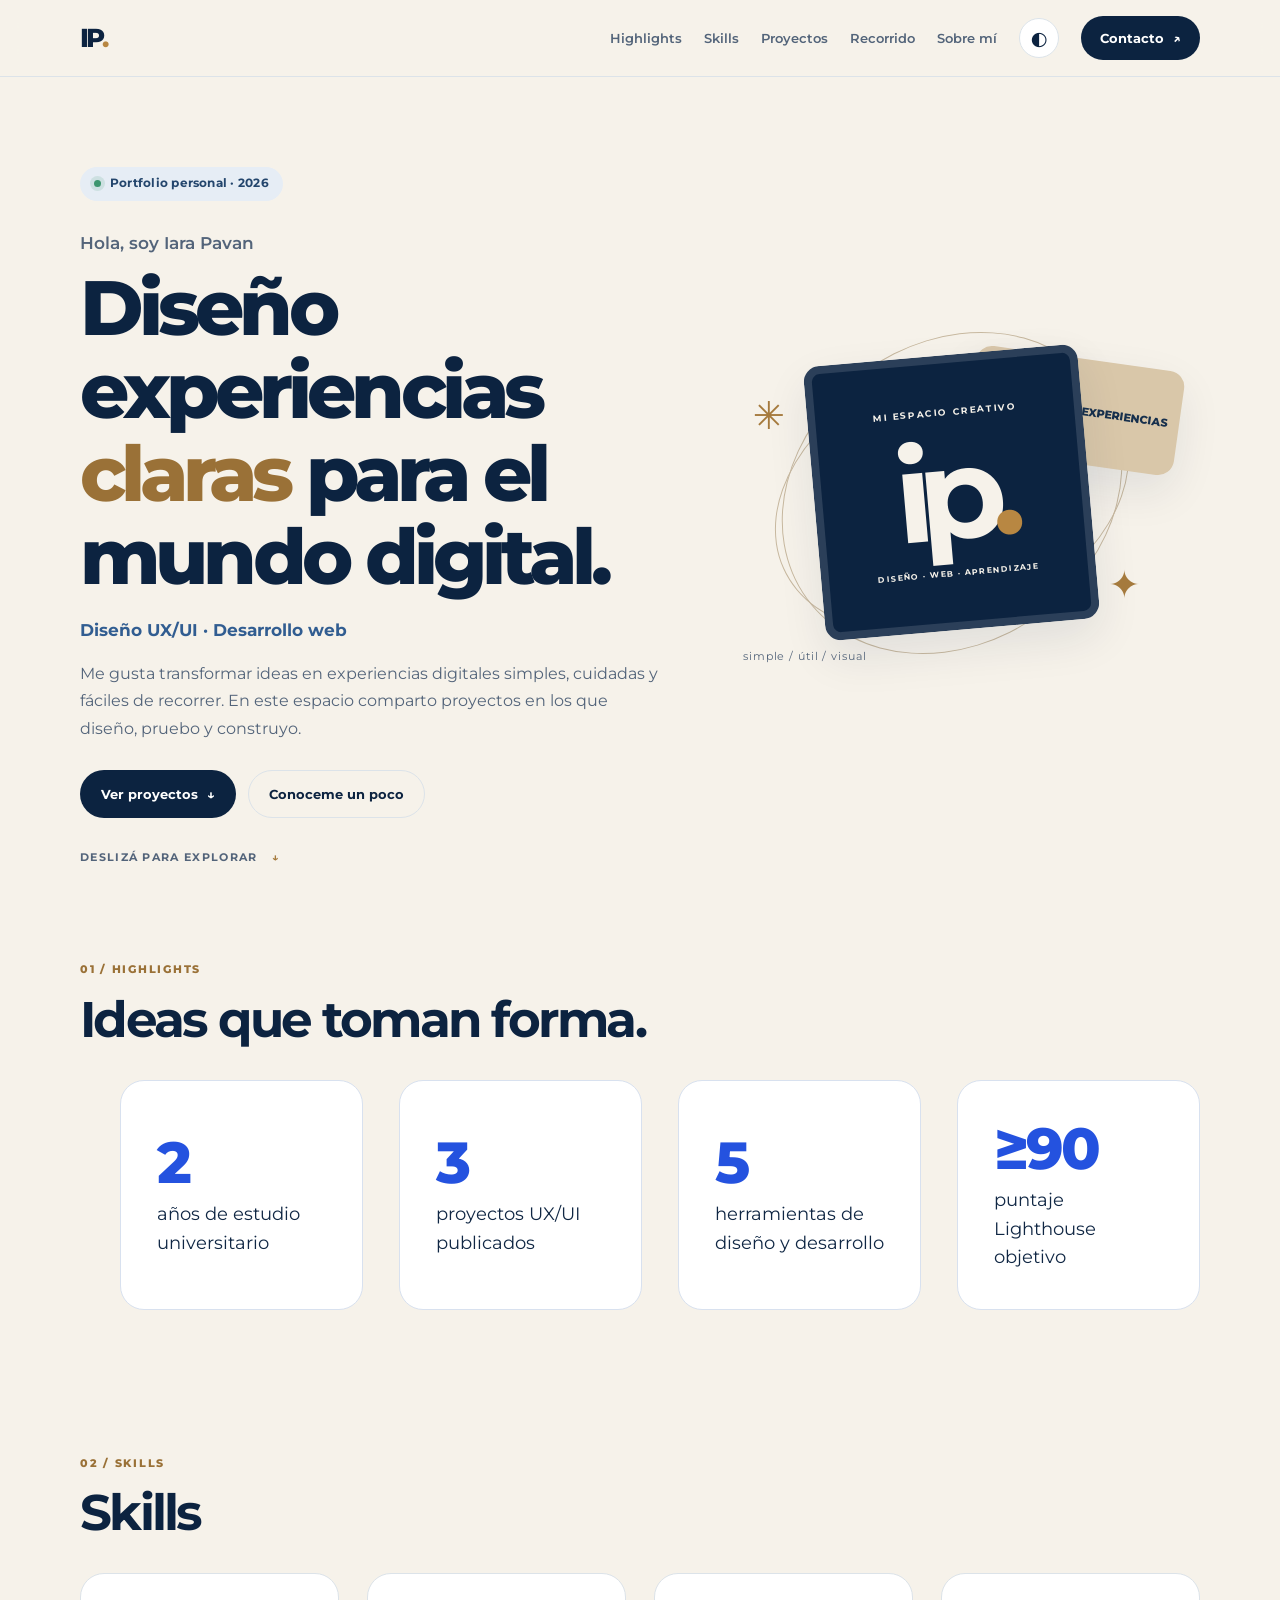
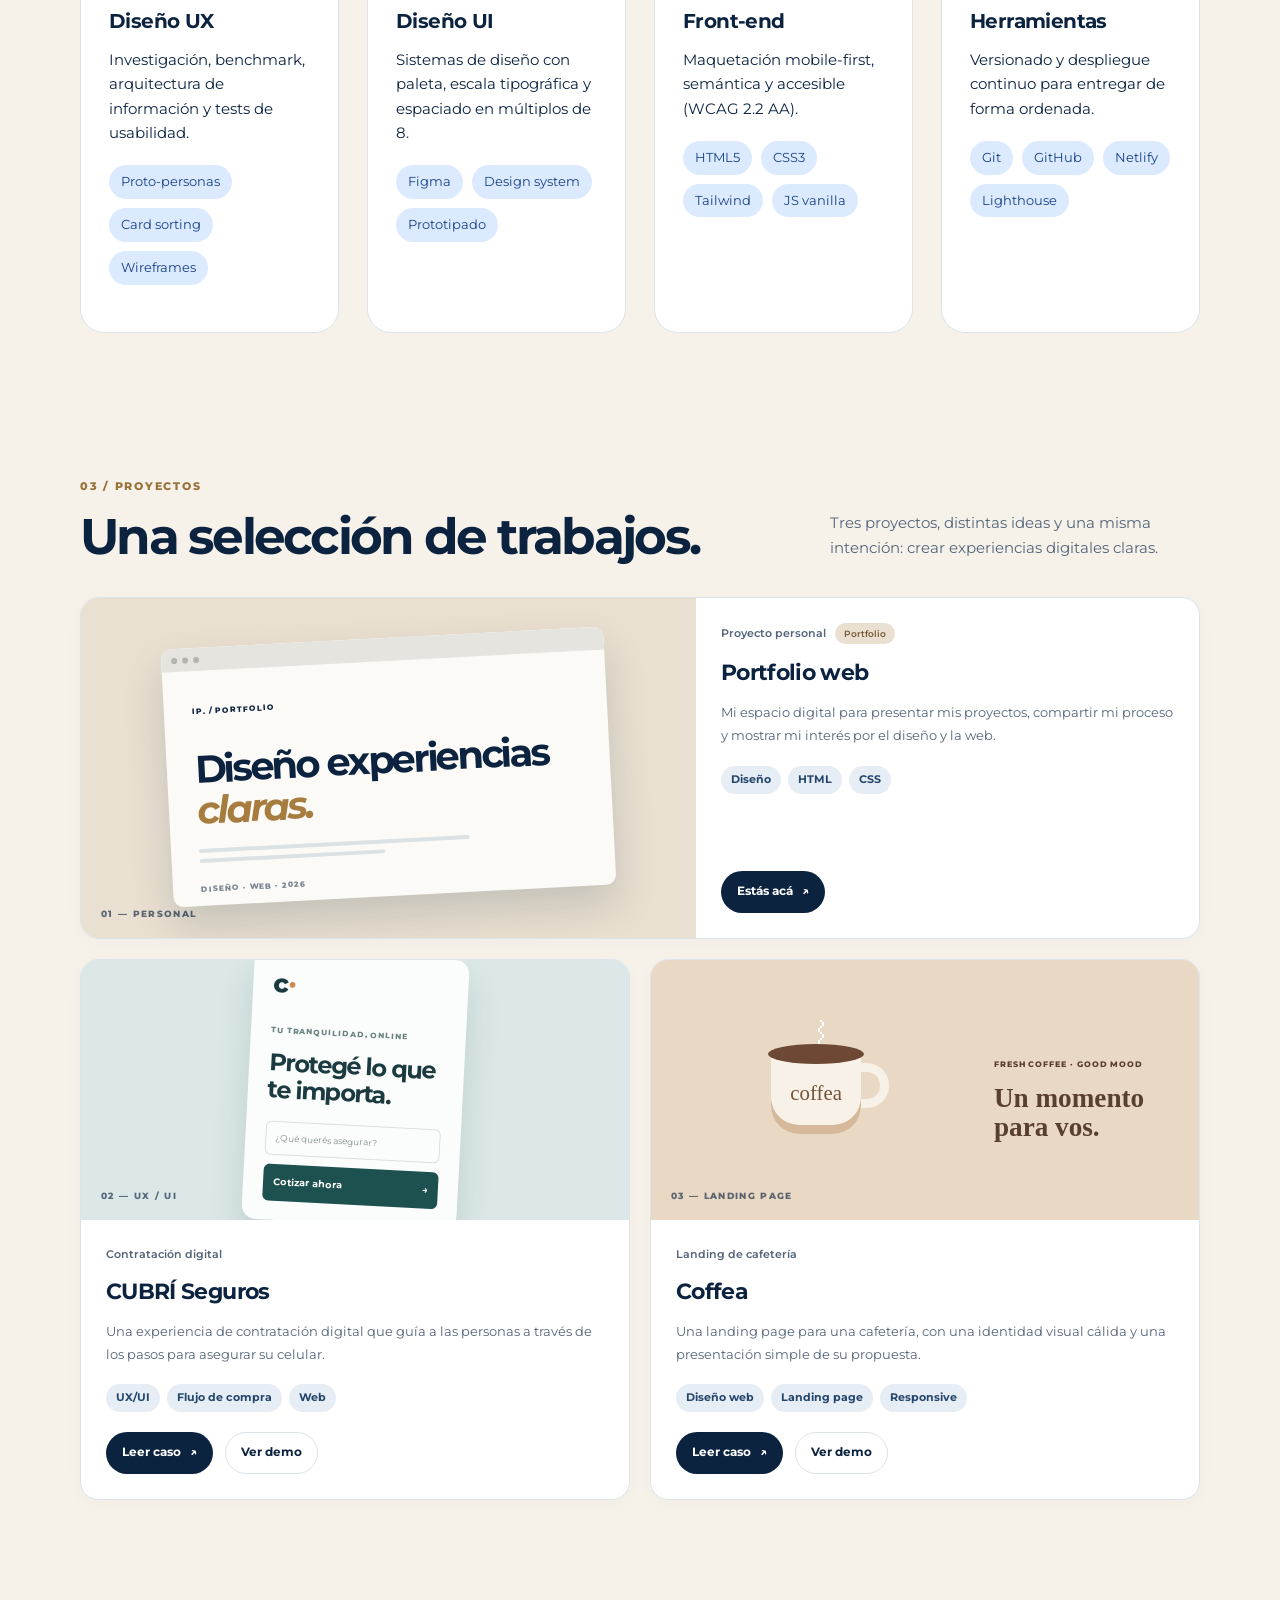
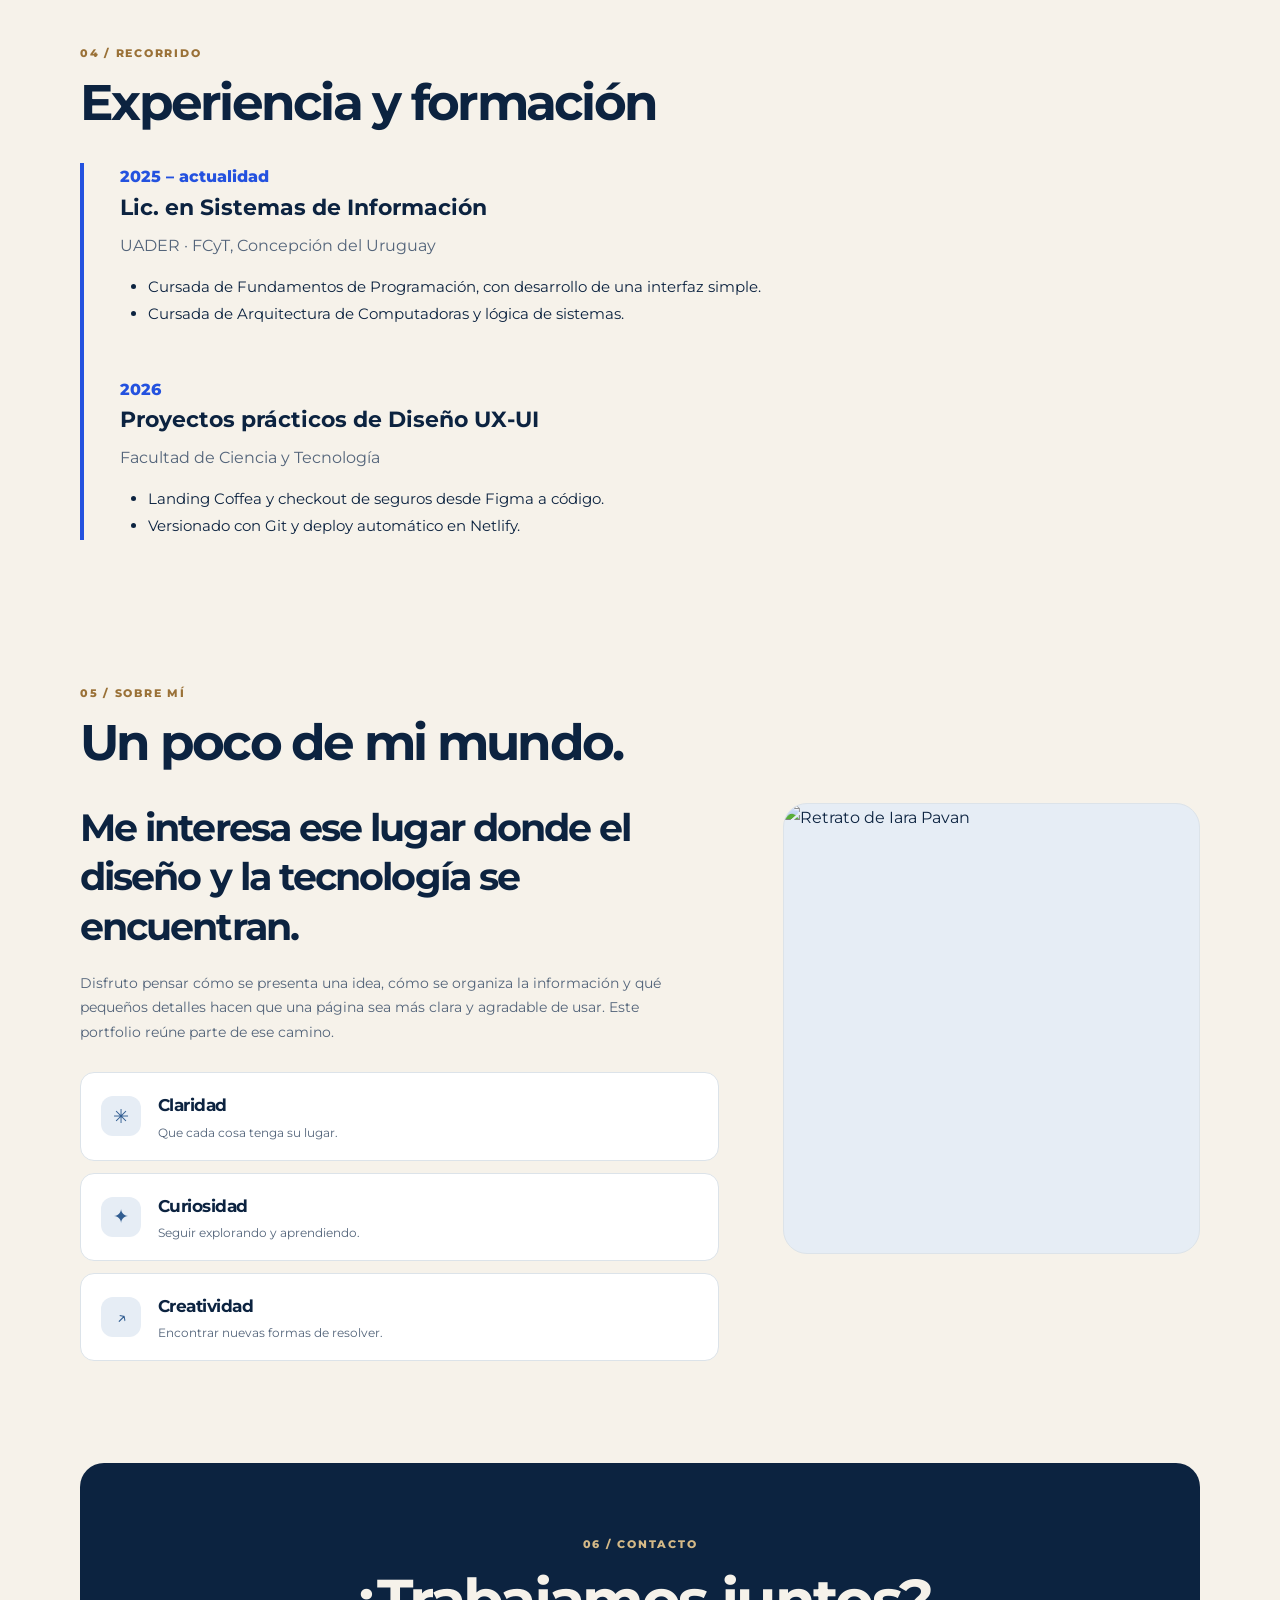
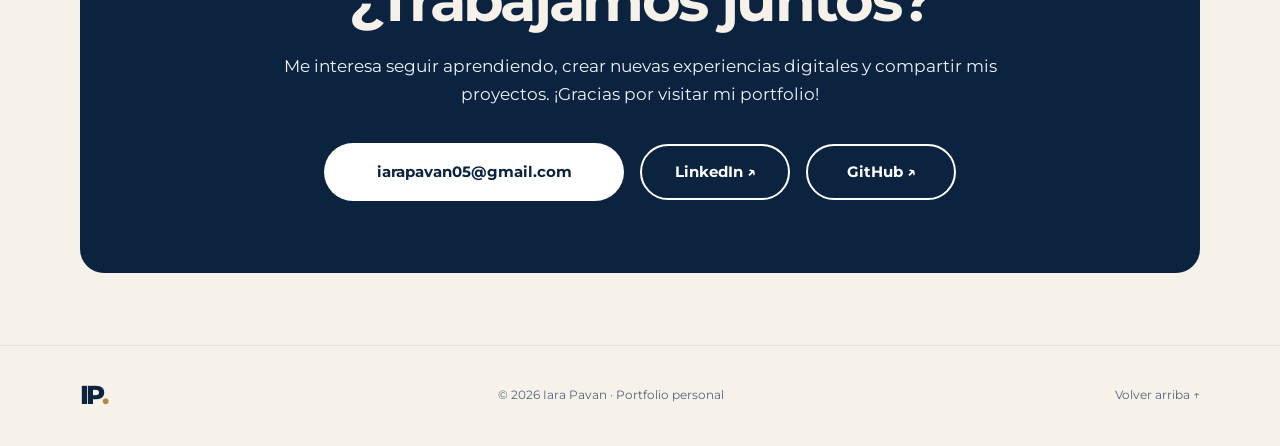
==== index.html @ 3586c380 "index.html, styles.css, script.js" ====
<!doctype html>
<html lang="es" data-theme="light">
<head>
  <meta charset="utf-8">
  <meta name="viewport" content="width=device-width, initial-scale=1">
  <meta name="description" content="Portfolio de Iara Pavan. Proyectos de diseño digital, UX/UI y desarrollo web.">
  <meta name="theme-color" content="#f6f2ea">
  <title>Iara Pavan · Diseño digital & Web</title>
  <link rel="preconnect" href="https://fonts.googleapis.com">
  <link rel="preconnect" href="https://fonts.gstatic.com" crossorigin>
  <link href="https://fonts.googleapis.com/css2?family=Montserrat:wght@400;500;600;700;800&display=swap" rel="stylesheet">
  <link rel="stylesheet" href="styles.css">
  <script>
    (() => {
      try {
        const saved = localStorage.getItem('theme');
        const preferred = matchMedia('(prefers-color-scheme: dark)').matches ? 'dark' : 'light';
        document.documentElement.dataset.theme = saved || preferred;
      } catch (_) {}
    })();
  </script>
  <script src="script.js" defer></script>
</head>
<body>
  <a class="skip" href="#main">Saltar al contenido</a>
  <header class="site-header">
    <div class="container bar">
      <a class="logo" href="#top" aria-label="Iara Pavan, inicio">IP<span>.</span></a>
      <button class="menu-btn" type="button" aria-expanded="false" aria-controls="nav" aria-label="Abrir menú">☰</button>
      <nav class="nav" id="nav" aria-label="Navegación principal">
        <ul>
          <li><a href="#highlights">Highlights</a></li>
          <li><a href="#skills">Skills</a></li>
          <li><a href="#projects">Proyectos</a></li>
          <li><a href="#journey">Recorrido</a></li>
          <li><a href="#about">Sobre mí</a></li>
          <li><button class="theme-btn" type="button" aria-label="Cambiar tema" aria-pressed="false">◐</button></li>
          <li><a class="btn btn-primary nav-cta" href="#contact">Contacto <span aria-hidden="true">↗</span></a></li>
        </ul>
      </nav>
    </div>
  </header>

  <main id="main">
    <section class="hero container" id="top">
      <div class="hero-copy">
        <p class="badge"><span class="status-dot"></span> Portfolio personal · 2026</p>
        <p class="eyebrow">Hola, soy Iara Pavan</p>
        <h1>Diseño experiencias <em>claras</em> para el mundo digital.</h1>
        <p class="role">Diseño UX/UI · Desarrollo web</p>
        <p class="lead">Me gusta transformar ideas en experiencias digitales simples, cuidadas y fáciles de recorrer. En este espacio comparto proyectos en los que diseño, pruebo y construyo.</p>
        <div class="actions">
          <a class="btn btn-primary" href="#projects">Ver proyectos <span aria-hidden="true">↓</span></a>
          <a class="btn btn-secondary" href="#about">Conoceme un poco</a>
        </div>
      </div>
      <div class="hero-art" aria-label="Composición gráfica con las iniciales IP">
        <div class="art-orbit orbit-one"></div><div class="art-orbit orbit-two"></div>
        <div class="art-card art-card-back"><span>IDEAS</span><b>→</b><span>EXPERIENCIAS</span></div>
        <div class="art-card art-card-main"><span class="art-kicker">MI ESPACIO CREATIVO</span><strong>ip<span>.</span></strong><span class="art-bottom">DISEÑO · WEB · APRENDIZAJE</span></div>
        <span class="spark spark-one">✳</span><span class="spark spark-two">✦</span>
        <span class="art-note">simple / útil / visual</span>
      </div>
      <a class="scroll-cue" href="#highlights">Deslizá para explorar <span aria-hidden="true">↓</span></a>
    </section>

    <section class="container section" id="highlights" aria-labelledby="highlights-title">
      <div class="section-heading"><p class="section-index">01 / HIGHLIGHTS</p><h2 id="highlights-title">Ideas que toman forma.</h2></div>
      <ul class="grid metrics">
        <li class="card metric"><span class="num">2</span><span>años de estudio universitario</span></li>
        <li class="card metric"><span class="num">3</span><span>proyectos UX/UI publicados</span></li>
        <li class="card metric"><span class="num">5</span><span>herramientas de diseño y desarrollo</span></li>
        <li class="card metric"><span class="num">≥90</span><span>puntaje Lighthouse objetivo</span></li>
      </ul>
    </section>

    <section class="container section" id="skills" aria-labelledby="skills-title">
      <div class="section-heading"><p class="section-index">02 / SKILLS</p><h2 id="skills-title">Skills</h2></div>
      <div class="grid skills-reference">
        <article class="card skill-card"><h3>Diseño UX</h3><p>Investigación, benchmark, arquitectura de información y tests de usabilidad.</p><ul class="chips"><li>Proto-personas</li><li>Card sorting</li><li>Wireframes</li></ul></article>
        <article class="card skill-card"><h3>Diseño UI</h3><p>Sistemas de diseño con paleta, escala tipográfica y espaciado en múltiplos de 8.</p><ul class="chips"><li>Figma</li><li>Design system</li><li>Prototipado</li></ul></article>
        <article class="card skill-card"><h3>Front-end</h3><p>Maquetación mobile-first, semántica y accesible (WCAG 2.2 AA).</p><ul class="chips"><li>HTML5</li><li>CSS3</li><li>Tailwind</li><li>JS vanilla</li></ul></article>
        <article class="card skill-card"><h3>Herramientas</h3><p>Versionado y despliegue continuo para entregar de forma ordenada.</p><ul class="chips"><li>Git</li><li>GitHub</li><li>Netlify</li><li>Lighthouse</li></ul></article>
      </div>
    </section>

    <section class="container section" id="projects" aria-labelledby="projects-title">
      <div class="section-heading projects-heading"><div><p class="section-index">03 / PROYECTOS</p><h2 id="projects-title">Una selección de trabajos.</h2></div><p class="section-intro">Tres proyectos, distintas ideas y una misma intención: crear experiencias digitales claras.</p></div>
      <div class="grid project-grid">
        <article class="card project project-featured">
          <a class="project-visual visual-portfolio" href="#top" aria-label="Ver este portfolio"><div class="visual-window"><div class="window-bar"><i></i><i></i><i></i></div><div class="window-content"><span>IP. / PORTFOLIO</span><b>Diseño experiencias<br><em>claras.</em></b><div class="window-lines"><i></i><i></i></div><small>DISEÑO · WEB · 2026</small></div></div><span class="visual-tag">01 — PERSONAL</span></a>
          <div class="project-body"><p class="meta">Proyecto personal <span class="badge-new">Portfolio</span></p><h3>Portfolio web</h3><p>Mi espacio digital para presentar mis proyectos, compartir mi proceso y mostrar mi interés por el diseño y la web.</p><ul class="chips"><li>Diseño</li><li>HTML</li><li>CSS</li></ul><div class="actions"><a class="btn btn-primary" href="#top">Estás acá <span aria-hidden="true">↗</span></a></div></div>
        </article>
        <article class="card project">
          <a class="project-visual visual-insurance" href="https://segurida-pavan-iara.netlify.app/" target="_blank" rel="noopener noreferrer" aria-label="Abrir Cubrí Seguros"><div class="insurance-ui"><div class="mini-brand">c<span>·</span></div><span class="mini-label">TU TRANQUILIDAD, ONLINE</span><b>Protegé lo que<br>te importa.</b><div class="mini-input">¿Qué querés asegurar?</div><div class="mini-button">Cotizar ahora <span>→</span></div></div><span class="visual-tag">02 — UX / UI</span></a>
          <div class="project-body"><p class="meta">Contratación digital</p><h3>CUBRÍ Seguros</h3><p>Una experiencia de contratación digital que guía a las personas a través de los pasos para asegurar su celular.</p><ul class="chips"><li>UX/UI</li><li>Flujo de compra</li><li>Web</li></ul><div class="actions"><button class="btn btn-primary" type="button" data-open="case-cubri">Leer caso <span aria-hidden="true">↗</span></button><a class="btn btn-secondary" href="https://segurida-pavan-iara.netlify.app/" target="_blank" rel="noopener noreferrer">Ver demo</a></div></div>
        </article>
        <article class="card project">
          <a class="project-visual visual-coffea" href="https://coffee-pavan-iara.netlify.app/" target="_blank" rel="noopener noreferrer" aria-label="Abrir Coffea"><div class="coffee-cup"><div class="cup-steam">〰</div><div class="cup-top"></div><div class="cup-body">coffea</div><div class="cup-handle"></div></div><div class="coffee-copy"><span>FRESH COFFEE · GOOD MOOD</span><b>Un momento<br>para vos.</b></div><span class="visual-tag">03 — LANDING PAGE</span></a>
          <div class="project-body"><p class="meta">Landing de cafetería</p><h3>Coffea</h3><p>Una landing page para una cafetería, con una identidad visual cálida y una presentación simple de su propuesta.</p><ul class="chips"><li>Diseño web</li><li>Landing page</li><li>Responsive</li></ul><div class="actions"><button class="btn btn-primary" type="button" data-open="case-coffea">Leer caso <span aria-hidden="true">↗</span></button><a class="btn btn-secondary" href="https://coffee-pavan-iara.netlify.app/" target="_blank" rel="noopener noreferrer">Ver demo</a></div></div>
        </article>
      </div>
    </section>

    <section class="container section" id="journey" aria-labelledby="journey-title">
      <div class="section-heading"><p class="section-index">04 / RECORRIDO</p><h2 id="journey-title">Experiencia y formación</h2></div>
      <div class="education-list">
        <article class="education-item"><p class="period">2025 – actualidad</p><h3>Lic. en Sistemas de Información</h3><p class="education-place">UADER · FCyT, Concepción del Uruguay</p><ul><li>Cursada de Fundamentos de Programación, con desarrollo de una interfaz simple.</li><li>Cursada de Arquitectura de Computadoras y lógica de sistemas.</li></ul></article>
        <article class="education-item"><p class="period">2026</p><h3>Proyectos prácticos de Diseño UX-UI</h3><p class="education-place">Facultad de Ciencia y Tecnología</p><ul><li>Landing Coffea y checkout de seguros desde Figma a código.</li><li>Versionado con Git y deploy automático en Netlify.</li></ul></article>
      </div>
    </section>

    <section class="container section" id="about" aria-labelledby="about-title">
      <div class="section-heading"><p class="section-index">05 / SOBRE MÍ</p><h2 id="about-title">Un poco de mi mundo.</h2></div>
      <div class="about-layout"><div class="about-copy"><div class="about-intro"><p class="about-big">Me interesa ese lugar donde el diseño y la tecnología se encuentran.</p><p>Disfruto pensar cómo se presenta una idea, cómo se organiza la información y qué pequeños detalles hacen que una página sea más clara y agradable de usar. Este portfolio reúne parte de ese camino.</p></div><div class="about-values"><article class="value-card"><span>✳</span><div><h3>Claridad</h3><p>Que cada cosa tenga su lugar.</p></div></article><article class="value-card"><span>✦</span><div><h3>Curiosidad</h3><p>Seguir explorando y aprendiendo.</p></div></article><article class="value-card"><span>↗</span><div><h3>Creatividad</h3><p>Encontrar nuevas formas de resolver.</p></div></article></div></div><div class="about-photo"><img src="foto-iara.webp" alt="Retrato de Iara Pavan"></div></div>
    </section>

    <section class="container section contact-section" id="contact" aria-labelledby="contact-title">
      <div class="contact-panel">
        <p class="section-index">06 / CONTACTO</p>
        <h2 id="contact-title">¿Trabajamos juntos?</h2>
        <p>Me interesa seguir aprendiendo, crear nuevas experiencias digitales y compartir mis proyectos. ¡Gracias por visitar mi portfolio!</p>
        <div class="actions contact-actions">
          <a class="btn btn-light" href="mailto:iarapavan05@gmail.com">iarapavan05@gmail.com</a>
          <a class="btn btn-outline" href="https://www.linkedin.com/feed/" target="_blank" rel="noopener noreferrer" aria-label="Abrir LinkedIn de Iara">LinkedIn ↗</a>
          <a class="btn btn-outline" href="https://github.com/iarapavan05-art/Portfolio.git" target="_blank" rel="noopener noreferrer" aria-label="Abrir repositorio de GitHub">GitHub ↗</a>
        </div>
      </div>
    </section>
  </main>

  <footer class="site-footer"><div class="container foot"><a class="logo" href="#top">IP<span>.</span></a><p>© 2026 Iara Pavan · Portfolio personal</p><a href="#top">Volver arriba ↑</a></div></footer>

  <dialog id="case-cubri" aria-labelledby="case-cubri-title"><article class="case-content"><button class="close" type="button" data-close aria-label="Cerrar">×</button><p class="section-index">CASO DE ESTUDIO · UX/UI</p><h2 id="case-cubri-title">CUBRÍ Seguros</h2><p class="case-lead">Contratación digital de un seguro para celular.</p><h3>La propuesta</h3><p>Diseñar un recorrido de contratación guiado, para que la persona pueda avanzar paso a paso y entender qué información necesita completar.</p><h3>La experiencia</h3><p>El flujo contempla la cotización, la elección de cobertura, los datos del titular y una instancia de pago simulada. La secuencia busca que el proceso se sienta ordenado y fácil de seguir.</p><a class="btn btn-primary" href="https://segurida-pavan-iara.netlify.app/" target="_blank" rel="noopener noreferrer">Visitar proyecto ↗</a></article></dialog>
  <dialog id="case-coffea" aria-labelledby="case-coffea-title"><article class="case-content"><button class="close" type="button" data-close aria-label="Cerrar">×</button><p class="section-index">CASO DE ESTUDIO · LANDING PAGE</p><h2 id="case-coffea-title">Coffea</h2><p class="case-lead">Una landing page para una cafetería.</p><h3>La propuesta</h3><p>Crear una página que presente la identidad de la cafetería y acerque su propuesta a las personas de una manera visual y simple.</p><h3>La experiencia</h3><p>La landing reúne contenido de marca, bebidas y productos, además de accesos a las secciones principales para que la navegación resulte directa.</p><a class="btn btn-primary" href="https://coffee-pavan-iara.netlify.app/" target="_blank" rel="noopener noreferrer">Visitar proyecto ↗</a></article></dialog>
</body>
</html>
---- styles.css ----
:root{--bg:#f6f2ea;--surface:#fff;--ink:#0c2340;--muted:#53647a;--line:#dce3e9;--primary:#0c2340;--primary-hover:#17385f;--primary-text:#fff;--secondary:#315d91;--tag-bg:#e6edf5;--tag-text:#24466d;--focus:#b88742;--shadow:0 18px 45px rgba(12,35,64,.09);--r:18px;--font:"Montserrat",system-ui,sans-serif;--s1:8px;--s2:16px;--s3:24px;--s4:32px;--s6:48px;--s8:72px}*{box-sizing:border-box;margin:0}html{scroll-behavior:smooth}body{font:400 16px/1.7 var(--font);background:var(--bg);color:var(--ink)}a{color:inherit}img{max-width:100%;display:block}button{font:inherit}section[id]{scroll-margin-top:95px}.container{width:min(1120px,calc(100% - 40px));margin-inline:auto}.skip{position:absolute;top:-60px;left:16px;z-index:100;background:var(--primary);color:#fff;padding:10px 16px;border-radius:8px}.skip:focus{top:12px}:focus-visible{outline:3px solid var(--focus);outline-offset:4px}.site-header{position:sticky;top:0;z-index:20;background:color-mix(in srgb,var(--bg) 92%,transparent);backdrop-filter:blur(14px);border-bottom:1px solid var(--line)}.bar{min-height:76px;display:flex;align-items:center;justify-content:space-between}.logo{text-decoration:none;font-size:1.65rem;font-weight:800;letter-spacing:-.1em;color:var(--ink)}.logo span,.art-card-main strong span{color:#b88742}.nav ul{display:flex;align-items:center;gap:22px;list-style:none;padding:0}.nav a:not(.btn){text-decoration:none;font-size:.82rem;font-weight:600;color:var(--muted);transition:color .2s}.nav a:not(.btn):hover{color:var(--ink)}.menu-btn{display:none}.theme-btn{width:40px;height:40px;border:1px solid var(--line);border-radius:50%;background:var(--surface);color:var(--ink);cursor:pointer;font-size:1.2rem}.btn{display:inline-flex;align-items:center;justify-content:center;gap:9px;padding:12px 20px;border-radius:999px;border:1px solid transparent;text-decoration:none;font-size:.82rem;font-weight:700;cursor:pointer;transition:transform .2s,background .2s,border-color .2s}.btn:hover{transform:translateY(-2px)}.btn-primary{background:var(--primary);color:#fff}.btn-primary:hover{background:var(--primary-hover)}.btn-secondary{border-color:var(--line);color:var(--ink);background:transparent}.btn-secondary:hover{background:var(--tag-bg)}.nav-cta{padding:10px 18px}.hero{min-height:650px;padding-block:90px 70px;display:grid;grid-template-columns:1.08fr .92fr;align-items:center;gap:40px;position:relative}.badge{display:inline-flex;align-items:center;gap:9px;background:var(--tag-bg);color:var(--tag-text);border-radius:999px;padding:7px 14px;font-size:.72rem;font-weight:700;letter-spacing:.02em}.status-dot{width:7px;height:7px;background:#3c966e;border-radius:50%;box-shadow:0 0 0 4px color-mix(in srgb,#3c966e 15%,transparent)}.eyebrow{margin-top:28px;color:var(--muted);font-weight:600;font-size:1.05rem}.hero h1{max-width:650px;margin:10px 0 16px;font-size:clamp(2.8rem,6vw,5rem);line-height:1.08;letter-spacing:-.065em;font-weight:800}.hero h1 em{font-style:normal;color:#9a7137}.role{font-size:1.08rem;font-weight:700;color:var(--secondary);margin-bottom:16px}.lead{max-width:590px;color:var(--muted);font-size:1rem;margin-bottom:28px}.actions{display:flex;flex-wrap:wrap;gap:12px}.hero-art{height:410px;position:relative;display:grid;place-items:center}.art-orbit{position:absolute;border:1px solid #c7b89f;border-radius:50%;transform:rotate(-24deg)}.orbit-one{width:370px;height:260px}.orbit-two{width:300px;height:360px;transform:rotate(54deg)}.art-card{position:absolute;box-shadow:var(--shadow);border-radius:16px}.art-card-back{right:4%;top:70px;width:210px;height:105px;background:#d9c7a9;color:#17304d;display:flex;align-items:center;justify-content:space-around;font-size:.7rem;font-weight:800;transform:rotate(8deg)}.art-card-back b{font-size:1.7rem}.art-card-main{width:275px;height:275px;background:#0c2340;color:#f6f2ea;display:flex;flex-direction:column;align-items:center;justify-content:center;transform:rotate(-5deg);border:8px solid rgba(255,255,255,.13)}.art-kicker,.art-bottom{font-size:.57rem;letter-spacing:.18em;font-weight:700}.art-card-main strong{font-size:8rem;letter-spacing:-.12em;line-height:1.15}.art-bottom{font-size:.5rem}.spark{position:absolute;color:#a57a3d;font-size:2.4rem}.spark-one{left:10%;top:95px}.spark-two{right:12%;bottom:80px}.art-note{position:absolute;bottom:32px;left:8%;font-size:.7rem;color:var(--muted);letter-spacing:.08em}.scroll-cue{position:absolute;bottom:22px;left:0;text-decoration:none;color:var(--muted);font-size:.68rem;font-weight:700;letter-spacing:.12em;text-transform:uppercase}.scroll-cue span{margin-left:10px;color:#a57a3d}.section{padding-block:var(--s8)}.section-heading{margin-bottom:32px}.section-index{font-size:.68rem;font-weight:800;letter-spacing:.16em;color:#9a7137;margin-bottom:12px}.section h2,.contact-panel h2{font-size:clamp(2rem,4vw,3.1rem);line-height:1.15;letter-spacing:-.055em}.section-intro{max-width:570px;color:var(--muted);margin-top:12px;font-size:.92rem}.grid{display:grid;gap:20px}.metrics{grid-template-columns:repeat(4,minmax(0,1fr))}.card{background:var(--surface);border:1px solid var(--line);border-radius:var(--r);box-shadow:0 4px 20px rgba(12,35,64,.025)}.metric{padding:30px 28px;min-height:190px;display:flex;flex-direction:column;justify-content:center;gap:4px;border-radius:24px;box-shadow:none}.num{font-size:3.5rem;font-weight:800;letter-spacing:-.07em;line-height:1.12;color:#2452df}.metric span:last-child{font-size:1rem;line-height:1.55;color:var(--ink);font-weight:400;max-width:18ch}.cols-3{grid-template-columns:repeat(3,1fr)}.skill-card{padding:28px;position:relative;overflow:hidden}.skill-number{display:block;color:#b88742;font-size:.72rem;font-weight:800;letter-spacing:.1em;margin-bottom:25px}.skill-card h3,.project h3,.journey-item h3,.value-card h3{font-size:1.08rem;letter-spacing:-.03em;margin-bottom:9px}.skill-card p,.project-body>p:not(.meta),.journey-item p:not(.period),.value-card p{font-size:.83rem;color:var(--muted);line-height:1.75}.chips{display:flex;flex-wrap:wrap;gap:7px;list-style:none;padding:0;margin-top:18px}.chips li{background:var(--tag-bg);color:var(--tag-text);padding:5px 10px;border-radius:999px;font-size:.66rem;font-weight:700}.projects-heading{display:flex;justify-content:space-between;align-items:end;gap:30px}.projects-heading .section-intro{max-width:370px;margin:0 0 4px}.project-grid{grid-template-columns:repeat(2,1fr);align-items:stretch}.project{overflow:hidden;display:flex;flex-direction:column;transition:transform .25s,box-shadow .25s}.project:hover{transform:translateY(-5px);box-shadow:var(--shadow)}.project-featured{grid-column:span 2;display:grid;grid-template-columns:1.1fr .9fr}.project-visual{height:260px;position:relative;overflow:hidden;display:flex;align-items:center;justify-content:center;text-decoration:none}.project-featured .project-visual{height:100%;min-height:340px}.visual-tag{position:absolute;left:20px;bottom:16px;font-size:.59rem;font-weight:800;letter-spacing:.14em;color:rgba(12,35,64,.65)}.visual-portfolio{background:#e9e0d1}.visual-window{width:72%;height:76%;background:#fbfaf7;border-radius:10px;box-shadow:0 20px 40px rgba(12,35,64,.16);overflow:hidden;transform:rotate(-3deg)}.window-bar{height:23px;background:#e5e4df;display:flex;align-items:center;gap:5px;padding-left:10px}.window-bar i{width:6px;height:6px;border-radius:50%;background:#b4b5b1}.window-content{padding:24px 28px;color:#0c2340}.window-content>span,.window-content small{font-size:.48rem;letter-spacing:.12em;font-weight:800}.window-content b{display:block;font-size:clamp(1.3rem,3vw,2.6rem);line-height:1.05;letter-spacing:-.06em;margin:28px 0 18px}.window-content em{color:#a77c3f}.window-lines{display:grid;gap:6px}.window-lines i{height:4px;width:70%;background:#dce1e3;border-radius:4px}.window-lines i:last-child{width:48%}.window-content small{display:block;margin-top:20px;color:#788493}.visual-insurance{background:#dbe8e7}.insurance-ui{width:215px;background:#fbfdfc;border-radius:14px;padding:19px 20px;box-shadow:0 20px 35px rgba(23,59,64,.14);color:#1b3b40;transform:rotate(3deg)}.mini-brand{font-weight:800;font-size:1.6rem;line-height:1;margin-bottom:18px}.mini-brand span{color:#d18a4e}.mini-label{font-size:.48rem;letter-spacing:.12em;color:#6a8581;font-weight:800}.insurance-ui b{display:block;font-size:1.5rem;line-height:1.12;letter-spacing:-.06em;margin:9px 0 17px}.mini-input{border:1px solid #d8e1de;border-radius:6px;padding:9px;font-size:.55rem;color:#81918e}.mini-button{background:#1d5150;color:white;border-radius:6px;padding:10px;margin-top:9px;font-size:.6rem;font-weight:700;display:flex;justify-content:space-between}.visual-coffea{background:#e9d8c4}.coffee-cup{position:absolute;left:19%;top:22%;width:130px;height:130px}.cup-body{position:absolute;left:16px;top:34px;width:90px;height:83px;background:#f8f1e8;border-radius:8px 8px 28px 28px;display:grid;place-items:center;color:#765239;font-family:Georgia,serif;font-size:1.3rem;box-shadow:inset 0 -9px 0 #d6b99b;z-index:2}.cup-top{position:absolute;left:13px;top:27px;width:96px;height:20px;background:#6d4935;border-radius:50%;z-index:3}.cup-handle{position:absolute;left:96px;top:46px;width:38px;height:45px;border:9px solid #f8f1e8;border-left:0;border-radius:0 22px 22px 0}.cup-steam{position:absolute;top:-8px;left:48px;color:#fff;font-size:2rem;transform:rotate(90deg)}.coffee-copy{position:absolute;right:10%;top:34%;color:#593f2d}.coffee-copy span{font-size:.48rem;letter-spacing:.12em;font-weight:800}.coffee-copy b{display:block;font-family:Georgia,serif;font-size:1.7rem;line-height:1.05;margin-top:9px}.project-body{padding:25px;display:flex;flex-direction:column;align-items:flex-start;flex:1}.meta{font-size:.68rem;color:var(--muted);font-weight:600;margin-bottom:10px}.badge-new{display:inline-block;background:#e9e0d1;color:#76572f;border-radius:999px;padding:3px 9px;margin-left:6px;font-size:.58rem}.project-body h3{font-size:1.35rem;margin-bottom:10px}.project-body .actions{margin-top:auto;padding-top:20px}.project-body .btn{font-size:.72rem;padding:10px 15px}.journey-list{border-top:1px solid var(--line)}.journey-item{display:grid;grid-template-columns:55px 1fr 30px;gap:20px;align-items:start;padding:25px 0;border-bottom:1px solid var(--line)}.journey-mark{font-size:.75rem;font-weight:800;color:#a57a3d;padding-top:4px}.period{font-size:.67rem;color:var(--secondary);font-weight:800;letter-spacing:.1em;text-transform:uppercase;margin-bottom:5px}.journey-item h3{font-size:1.15rem}.journey-item p:not(.period){max-width:680px}.journey-arrow{font-size:1.2rem;color:#a57a3d}.about-layout{display:grid;grid-template-columns:1.15fr .85fr;gap:70px;align-items:center}.about-big{font-size:clamp(1.6rem,3vw,2.4rem);font-weight:700;line-height:1.28;letter-spacing:-.05em;margin-bottom:20px}.about-intro>p:last-child{max-width:600px;color:var(--muted);font-size:.9rem}.about-values{display:grid;gap:12px}.value-card{display:flex;gap:17px;align-items:center;background:var(--surface);border:1px solid var(--line);border-radius:14px;padding:17px 20px}.value-card>span{width:40px;height:40px;display:grid;place-items:center;background:var(--tag-bg);color:var(--secondary);border-radius:12px;font-size:1.2rem}.value-card h3{margin:0 0 2px}.value-card p{font-size:.75rem}.contact-section{padding-top:30px}.contact-panel{background:#0c2340;color:#f6f2ea;text-align:center;border-radius:24px;padding:72px 28px}.contact-panel .section-index{color:#d5b987}.contact-panel h2{max-width:760px;margin:0 auto 18px;font-size:clamp(2.3rem,5vw,3.7rem);letter-spacing:-.045em}.contact-panel>p:not(.section-index){max-width:720px;margin:0 auto 34px;color:#f0f3f8;font-size:1.05rem;line-height:1.7}.contact-panel .actions{justify-content:center;gap:16px}.btn-light{background:#fff;color:#0c2340;padding:15px 30px;font-size:.95rem}.btn-outline{border:2px solid #fff;color:#fff;padding:13px 28px;font-size:.95rem}.btn-outline:hover{background:rgba(255,255,255,.1)}\n.contact-panel .btn{min-height:56px}.site-footer{border-top:1px solid var(--line)}.foot{min-height:100px;display:flex;align-items:center;justify-content:space-between;gap:20px}.foot p,.foot>a:last-child{font-size:.72rem;color:var(--muted);text-decoration:none}.foot>a:last-child:hover{color:var(--ink)}dialog{width:min(620px,calc(100% - 28px));max-height:85vh;border:1px solid var(--line);border-radius:20px;padding:0;background:var(--surface);color:var(--ink);box-shadow:0 30px 90px rgba(0,0,0,.25);margin:auto}dialog::backdrop{background:rgba(5,18,33,.65);backdrop-filter:blur(4px)}.case-content{position:relative;padding:42px}.case-content h2{font-size:2.2rem;letter-spacing:-.06em;margin-bottom:8px}.case-content h3{font-size:1rem;margin:25px 0 6px}.case-content p:not(.section-index){color:var(--muted);font-size:.88rem}.case-content .case-lead{font-size:1rem!important;color:var(--secondary)!important;font-weight:700}.case-content .btn{margin-top:25px}.close{position:absolute;right:20px;top:18px;border:0;background:var(--tag-bg);color:var(--ink);width:38px;height:38px;border-radius:50%;font-size:1.5rem;cursor:pointer}[data-theme="dark"]{color-scheme:dark;--bg:#0c2340;--surface:#143253;--ink:#edf1f5;--muted:#b5c3d2;--line:#294968;--primary:#e8dcc8;--primary-hover:#f2e8d7;--primary-text:#0c2340;--secondary:#a9c5e8;--tag-bg:#203f60;--tag-text:#dce8f4;--shadow:0 18px 45px rgba(0,0,0,.22)}[data-theme="dark"] .btn-primary{background:#e8dcc8;color:#0c2340}[data-theme="dark"] .btn-primary:hover{background:#f2e8d7}[data-theme="dark"] .art-card-main{background:#e8dcc8;color:#0c2340}[data-theme="dark"] .visual-portfolio{background:#d9c7a9}[data-theme="dark"] .visual-insurance{background:#b8d0cc}[data-theme="dark"] .visual-coffea{background:#d9c1a6}[data-theme="dark"] .contact-panel{border:1px solid #294968}[data-theme="dark"] .contact-panel .btn-primary{background:#e8dcc8;color:#0c2340}@media(min-width:900px){.cols-3{grid-template-columns:repeat(3,1fr)}}@media(max-width:899px){.nav ul{gap:12px}.nav a:not(.btn){font-size:.72rem}.hero{min-height:600px;gap:15px}.hero-art{transform:scale(.88)}.about-layout{gap:35px}}@media(max-width:1000px){.metrics{grid-template-columns:repeat(2,minmax(0,1fr))}}\n@media(max-width:700px){.container{width:min(100% - 32px,560px)}.bar{min-height:68px}.menu-btn{display:block;border:1px solid var(--line);background:var(--surface);color:var(--ink);border-radius:9px;width:42px;height:42px;font-size:1.2rem}.nav{display:none;position:absolute;top:100%;left:0;right:0;background:var(--bg);border-bottom:1px solid var(--line);padding:14px 20px 20px}.nav.open{display:block}.nav ul{display:grid;gap:5px}.nav a:not(.btn){display:block;padding:10px 4px;font-size:.85rem}.nav ul li:has(.theme-btn){padding:6px 0}.nav-cta{width:max-content;margin-top:5px}.hero{display:block;padding-block:65px 95px}.hero h1{font-size:clamp(2.7rem,13vw,4.2rem)}.hero-art{height:350px;max-width:430px;margin:15px auto 0;transform:scale(.85)}.scroll-cue{bottom:25px}.section{padding-block:55px}.metrics,.cols-3{grid-template-columns:1fr}.metric{min-height:145px;padding:22px 24px}.num{font-size:2.8rem}.contact-panel{padding:48px 20px}.contact-panel .actions{align-items:stretch}.contact-panel .btn{width:100%}.metric{padding:18px 22px}.num{font-size:2.2rem}.projects-heading{display:block}.projects-heading .section-intro{margin-top:12px}.project-grid{grid-template-columns:1fr}.project-featured{grid-column:auto;display:flex}.project-featured .project-visual{min-height:250px;height:250px}.project-visual{height:245px}.about-layout{grid-template-columns:1fr;gap:30px}.journey-item{grid-template-columns:35px 1fr 20px;gap:12px}.contact-panel{padding:48px 20px}.foot{padding-block:22px;flex-wrap:wrap;justify-content:space-between}.foot p{order:3;width:100%}.case-content{padding:35px 24px}.case-content h2{font-size:1.9rem}}@media(prefers-reduced-motion:reduce){html{scroll-behavior:auto}*,*::before,*::after{transition:none!important;animation:none!important}}

/* Contacto: accesos personales */
.contact-actions{display:flex;flex-wrap:wrap;align-items:center;justify-content:center;gap:16px}
.contact-actions .btn{min-width:150px;text-decoration:none}
.contact-actions .btn-light{min-width:300px}
@media(max-width:700px){
  .contact-actions{flex-direction:column;align-items:stretch}
  .contact-actions .btn,.contact-actions .btn-light{width:100%;min-width:0}
}

/* Highlights: cuatro métricas como en la referencia visual */
.metrics{grid-template-columns:repeat(4,minmax(0,1fr));gap:36px}
.metrics .metric{background:#fff;border:1px solid #d8e1ef;border-radius:24px;min-height:230px;padding:36px;justify-content:center;gap:8px}
.metrics .metric .num{font-size:3.6rem;line-height:1.05;color:#2452df;font-weight:800;letter-spacing:-.055em}
.metrics .metric span:last-child{font-size:1.15rem;line-height:1.55;color:#102744;font-weight:400;max-width:17ch}
@media(max-width:1000px){.metrics{grid-template-columns:repeat(2,minmax(0,1fr));gap:20px}}
@media(max-width:600px){.metrics{grid-template-columns:1fr}.metrics .metric{min-height:150px;padding:26px}.metrics .metric .num{font-size:3rem}}

/* Sobre mí: texto y valores a la izquierda, retrato a la derecha */
.about-layout{display:grid;grid-template-columns:minmax(0,1.15fr) minmax(260px,.75fr);gap:64px;align-items:start}
.about-copy{display:grid;gap:28px}
.about-values{display:grid;gap:12px}
.about-photo{width:100%;max-width:430px;justify-self:end;overflow:hidden;border-radius:24px;aspect-ratio:1/1.08;background:var(--tag-bg);border:1px solid var(--line)}
.about-photo img{display:block;width:100%;height:100%;object-fit:cover;object-position:center 38%}
@media(max-width:700px){
  .about-layout{grid-template-columns:1fr;gap:28px}
  .about-copy{gap:22px}
  .about-photo{grid-row:1;justify-self:center;width:min(100%,360px);max-width:none}
}

/* Ajustes para reproducir las referencias compartidas */
.skills-reference{grid-template-columns:repeat(4,minmax(0,1fr));gap:28px}
.skills-reference .skill-card{min-height:360px;padding:30px 28px;border-radius:24px;box-shadow:none}
.skills-reference .skill-number{display:none}
.skills-reference .skill-card h3{font-size:1.25rem;margin-bottom:10px}
.skills-reference .skill-card p{font-size:.92rem;line-height:1.65;color:var(--ink)}
.skills-reference .chips{gap:9px;margin-top:20px}
.skills-reference .chips li{font-size:.8rem;font-weight:400;padding:6px 12px;background:#dceaff;color:#17428a}
.projects-reference{grid-template-columns:repeat(3,minmax(0,1fr));gap:28px;align-items:stretch}
.projects-reference .project{border-radius:24px;box-shadow:none;min-height:500px}
.projects-reference .project-body{padding:30px;align-items:flex-start}
.projects-reference .project-body h3{font-size:1.25rem;line-height:1.3;margin-bottom:18px}
.projects-reference .project-body>p:not(.meta){font-size:.95rem;line-height:1.65;color:var(--ink);margin-bottom:14px}
.projects-reference .project-body .chips{margin-top:18px}
.projects-reference .project-body .chips li{font-size:.8rem;font-weight:400;padding:6px 12px;background:#dceaff;color:#17428a}
.projects-reference .project-body .actions{display:flex;flex-direction:column;align-items:flex-start;gap:18px;padding-top:28px}
.projects-reference .project-body .btn{font-size:.9rem;padding:13px 24px}
.projects-reference .project-body .btn-secondary{border:2px solid #2452df;color:#2452df}
.education-list{border-left:4px solid #2452df;padding-left:36px;display:grid;gap:48px;margin-top:8px}
.education-item .period{font-size:1rem;letter-spacing:0;text-transform:none;color:#2452df;margin-bottom:2px}
.education-item h3{font-size:1.35rem;line-height:1.35;margin-bottom:10px}
.education-place{font-size:1rem;color:var(--muted);margin-bottom:14px}
.education-item ul{padding-left:28px;color:var(--ink);font-size:.95rem;line-height:1.8}
@media(max-width:1000px){.skills-reference{grid-template-columns:repeat(2,minmax(0,1fr))}.projects-reference{grid-template-columns:1fr 1fr}.projects-reference .project:last-child{grid-column:1/-1}}
@media(max-width:700px){.skills-reference,.projects-reference{grid-template-columns:1fr}.projects-reference .project:last-child{grid-column:auto}.skills-reference .skill-card,.projects-reference .project{min-height:0}.education-list{padding-left:22px;gap:34px}.education-item h3{font-size:1.15rem}}
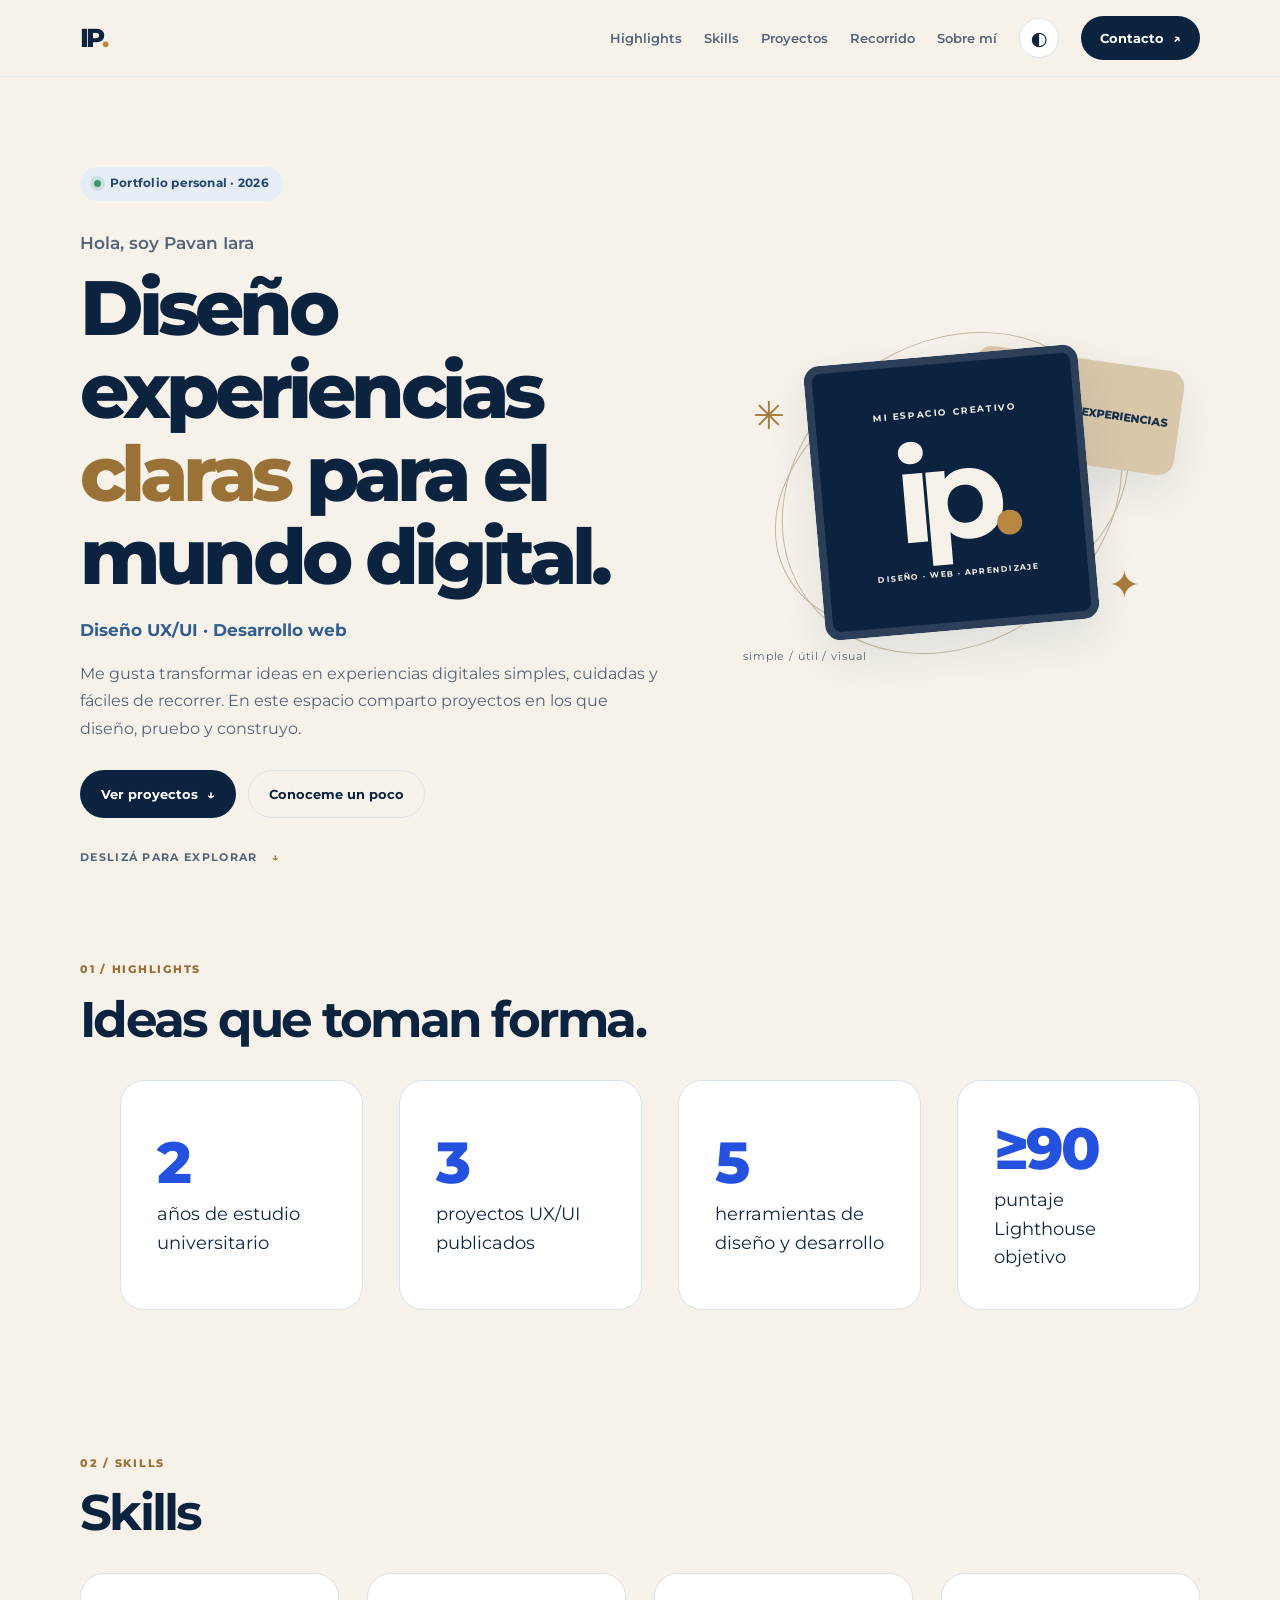
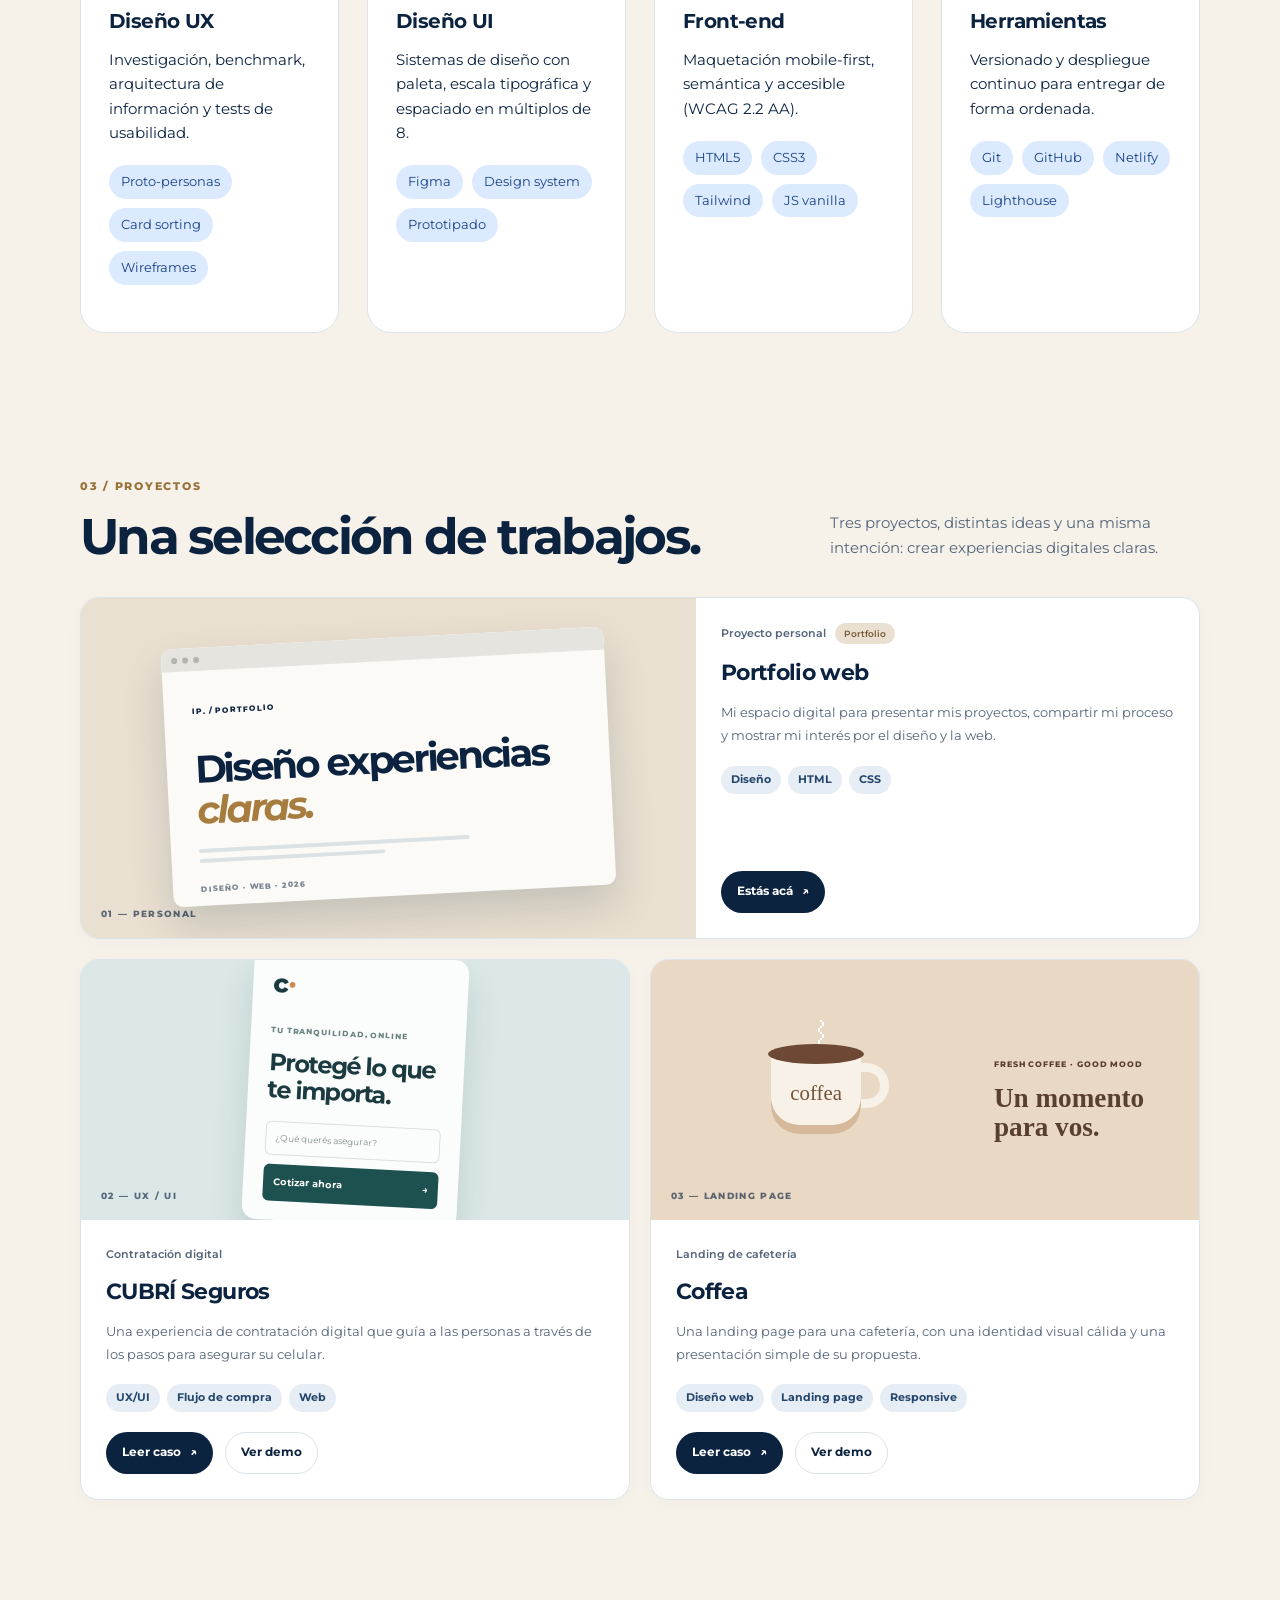
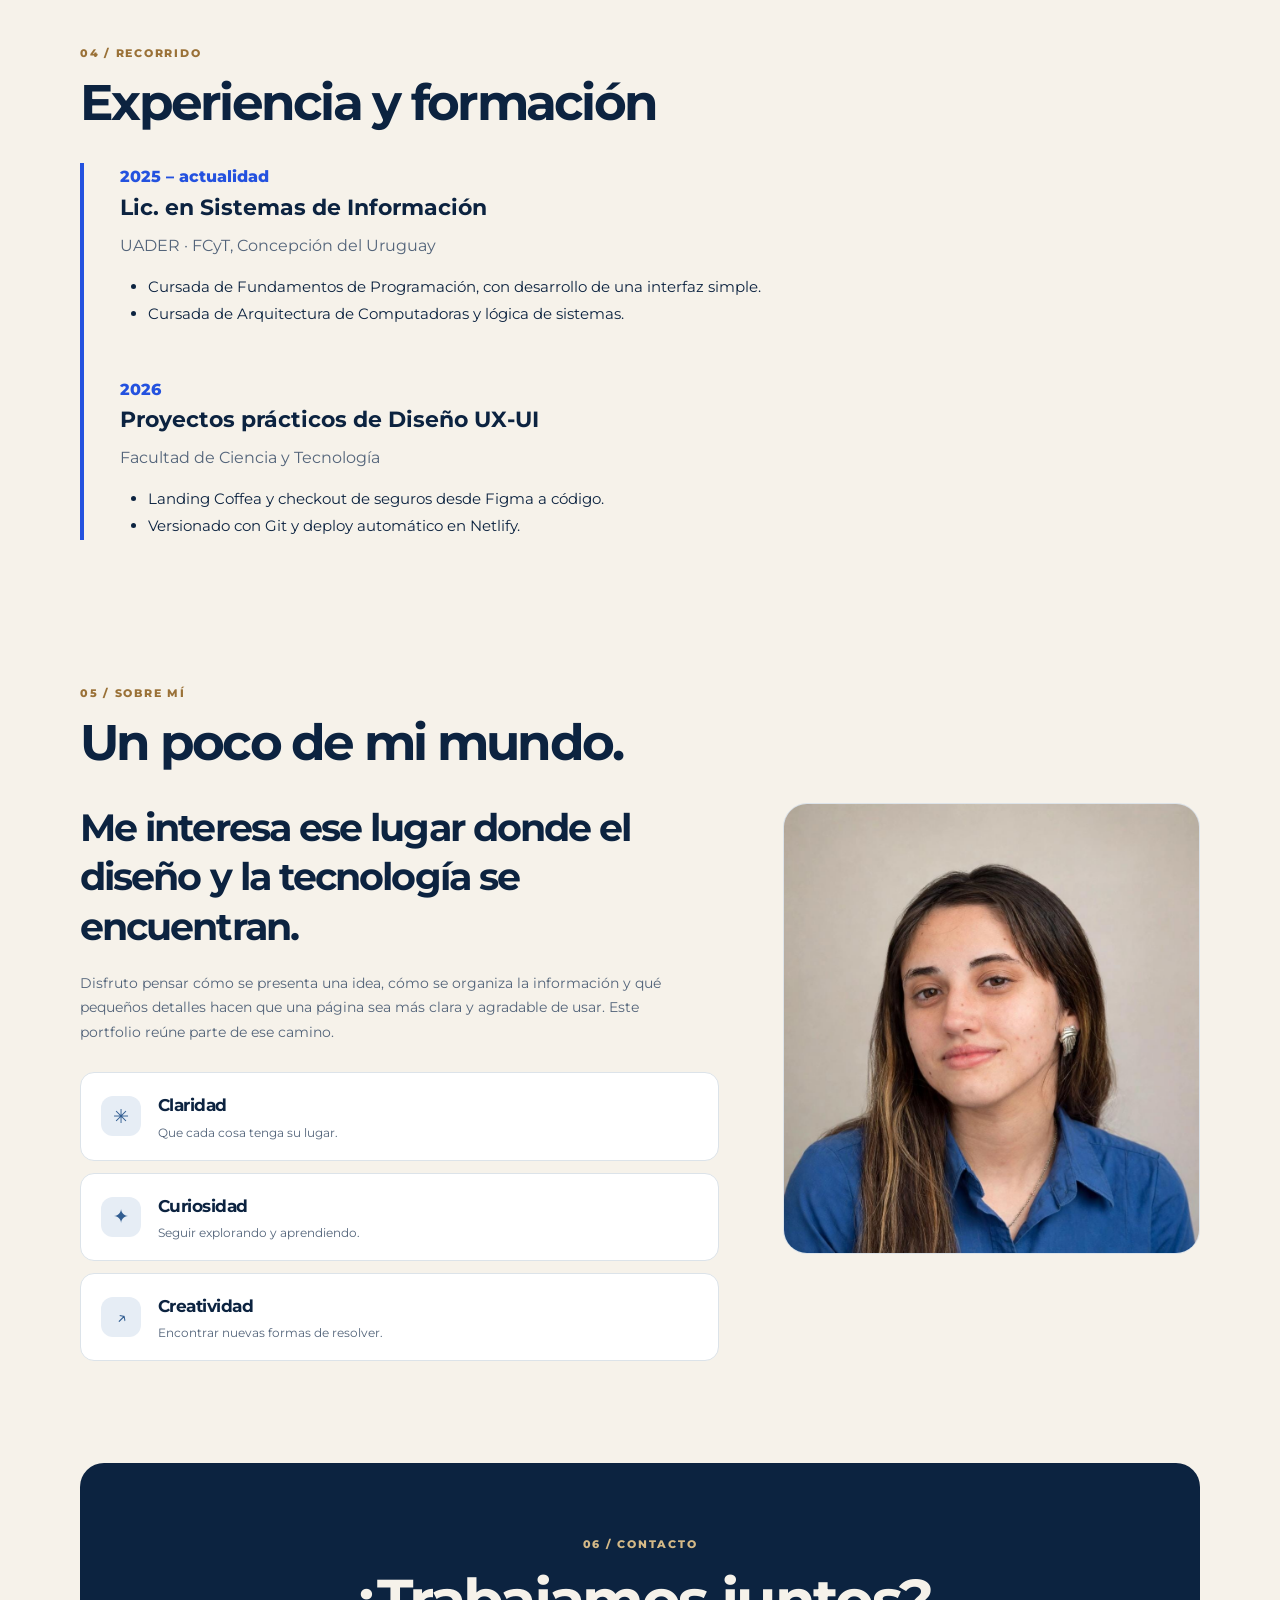
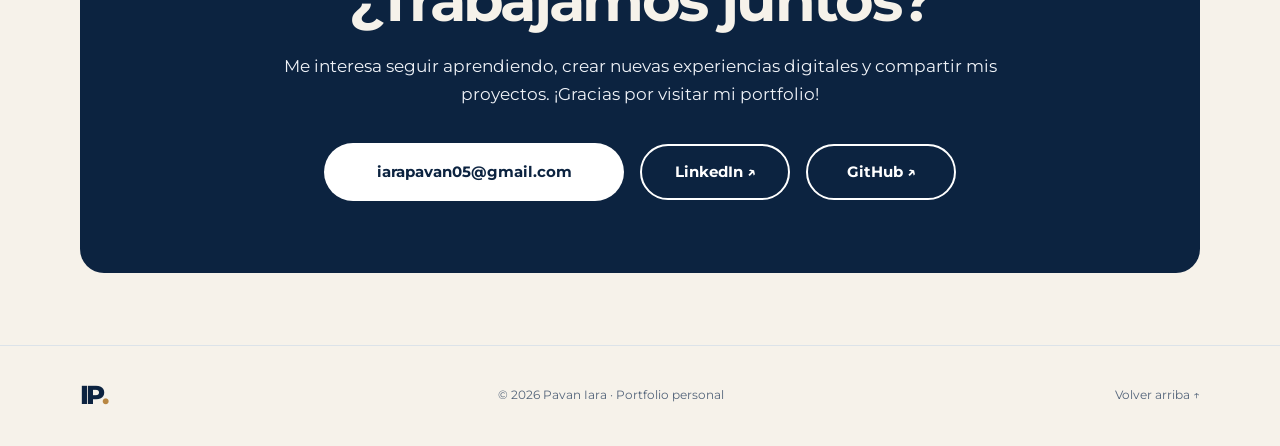
==== commit 503c2bc6: "Enlace de Netlify, Auditoría de Lighthouse y Actualice Readme" ====
--- a/index.html
+++ b/index.html
@@ -3,9 +3,9 @@
 <head>
   <meta charset="utf-8">
   <meta name="viewport" content="width=device-width, initial-scale=1">
-  <meta name="description" content="Portfolio de Iara Pavan. Proyectos de diseño digital, UX/UI y desarrollo web.">
+  <meta name="description" content="Portfolio de Pavan Iara. Proyectos de diseño digital, UX/UI y desarrollo web.">
   <meta name="theme-color" content="#f6f2ea">
-  <title>Iara Pavan · Diseño digital & Web</title>
+  <title>Pavan Iara · Diseño digital & Web</title>
   <link rel="preconnect" href="https://fonts.googleapis.com">
   <link rel="preconnect" href="https://fonts.gstatic.com" crossorigin>
   <link href="https://fonts.googleapis.com/css2?family=Montserrat:wght@400;500;600;700;800&display=swap" rel="stylesheet">
@@ -25,7 +25,7 @@
   <a class="skip" href="#main">Saltar al contenido</a>
   <header class="site-header">
     <div class="container bar">
-      <a class="logo" href="#top" aria-label="Iara Pavan, inicio">IP<span>.</span></a>
+      <a class="logo" href="#top" aria-label="Pavan Iara, inicio">IP<span>.</span></a>
       <button class="menu-btn" type="button" aria-expanded="false" aria-controls="nav" aria-label="Abrir menú">☰</button>
       <nav class="nav" id="nav" aria-label="Navegación principal">
         <ul>
@@ -45,7 +45,7 @@
     <section class="hero container" id="top">
       <div class="hero-copy">
         <p class="badge"><span class="status-dot"></span> Portfolio personal · 2026</p>
-        <p class="eyebrow">Hola, soy Iara Pavan</p>
+        <p class="eyebrow">Hola, soy Pavan Iara</p>
         <h1>Diseño experiencias <em>claras</em> para el mundo digital.</h1>
         <p class="role">Diseño UX/UI · Desarrollo web</p>
         <p class="lead">Me gusta transformar ideas en experiencias digitales simples, cuidadas y fáciles de recorrer. En este espacio comparto proyectos en los que diseño, pruebo y construyo.</p>
@@ -112,7 +112,7 @@
 
     <section class="container section" id="about" aria-labelledby="about-title">
       <div class="section-heading"><p class="section-index">05 / SOBRE MÍ</p><h2 id="about-title">Un poco de mi mundo.</h2></div>
-      <div class="about-layout"><div class="about-copy"><div class="about-intro"><p class="about-big">Me interesa ese lugar donde el diseño y la tecnología se encuentran.</p><p>Disfruto pensar cómo se presenta una idea, cómo se organiza la información y qué pequeños detalles hacen que una página sea más clara y agradable de usar. Este portfolio reúne parte de ese camino.</p></div><div class="about-values"><article class="value-card"><span>✳</span><div><h3>Claridad</h3><p>Que cada cosa tenga su lugar.</p></div></article><article class="value-card"><span>✦</span><div><h3>Curiosidad</h3><p>Seguir explorando y aprendiendo.</p></div></article><article class="value-card"><span>↗</span><div><h3>Creatividad</h3><p>Encontrar nuevas formas de resolver.</p></div></article></div></div><div class="about-photo"><img src="foto-iara.webp" alt="Retrato de Iara Pavan"></div></div>
+      <div class="about-layout"><div class="about-copy"><div class="about-intro"><p class="about-big">Me interesa ese lugar donde el diseño y la tecnología se encuentran.</p><p>Disfruto pensar cómo se presenta una idea, cómo se organiza la información y qué pequeños detalles hacen que una página sea más clara y agradable de usar. Este portfolio reúne parte de ese camino.</p></div><div class="about-values"><article class="value-card"><span>✳</span><div><h3>Claridad</h3><p>Que cada cosa tenga su lugar.</p></div></article><article class="value-card"><span>✦</span><div><h3>Curiosidad</h3><p>Seguir explorando y aprendiendo.</p></div></article><article class="value-card"><span>↗</span><div><h3>Creatividad</h3><p>Encontrar nuevas formas de resolver.</p></div></article></div></div><div class="about-photo"><img src="foto-iara.webp" alt="Retrato de Pavan Iara"></div></div>
     </section>
 
     <section class="container section contact-section" id="contact" aria-labelledby="contact-title">
@@ -129,7 +129,7 @@
     </section>
   </main>
 
-  <footer class="site-footer"><div class="container foot"><a class="logo" href="#top">IP<span>.</span></a><p>© 2026 Iara Pavan · Portfolio personal</p><a href="#top">Volver arriba ↑</a></div></footer>
+  <footer class="site-footer"><div class="container foot"><a class="logo" href="#top">IP<span>.</span></a><p>© 2026 Pavan Iara · Portfolio personal</p><a href="#top">Volver arriba ↑</a></div></footer>
 
   <dialog id="case-cubri" aria-labelledby="case-cubri-title"><article class="case-content"><button class="close" type="button" data-close aria-label="Cerrar">×</button><p class="section-index">CASO DE ESTUDIO · UX/UI</p><h2 id="case-cubri-title">CUBRÍ Seguros</h2><p class="case-lead">Contratación digital de un seguro para celular.</p><h3>La propuesta</h3><p>Diseñar un recorrido de contratación guiado, para que la persona pueda avanzar paso a paso y entender qué información necesita completar.</p><h3>La experiencia</h3><p>El flujo contempla la cotización, la elección de cobertura, los datos del titular y una instancia de pago simulada. La secuencia busca que el proceso se sienta ordenado y fácil de seguir.</p><a class="btn btn-primary" href="https://segurida-pavan-iara.netlify.app/" target="_blank" rel="noopener noreferrer">Visitar proyecto ↗</a></article></dialog>
   <dialog id="case-coffea" aria-labelledby="case-coffea-title"><article class="case-content"><button class="close" type="button" data-close aria-label="Cerrar">×</button><p class="section-index">CASO DE ESTUDIO · LANDING PAGE</p><h2 id="case-coffea-title">Coffea</h2><p class="case-lead">Una landing page para una cafetería.</p><h3>La propuesta</h3><p>Crear una página que presente la identidad de la cafetería y acerque su propuesta a las personas de una manera visual y simple.</p><h3>La experiencia</h3><p>La landing reúne contenido de marca, bebidas y productos, además de accesos a las secciones principales para que la navegación resulte directa.</p><a class="btn btn-primary" href="https://coffee-pavan-iara.netlify.app/" target="_blank" rel="noopener noreferrer">Visitar proyecto ↗</a></article></dialog>
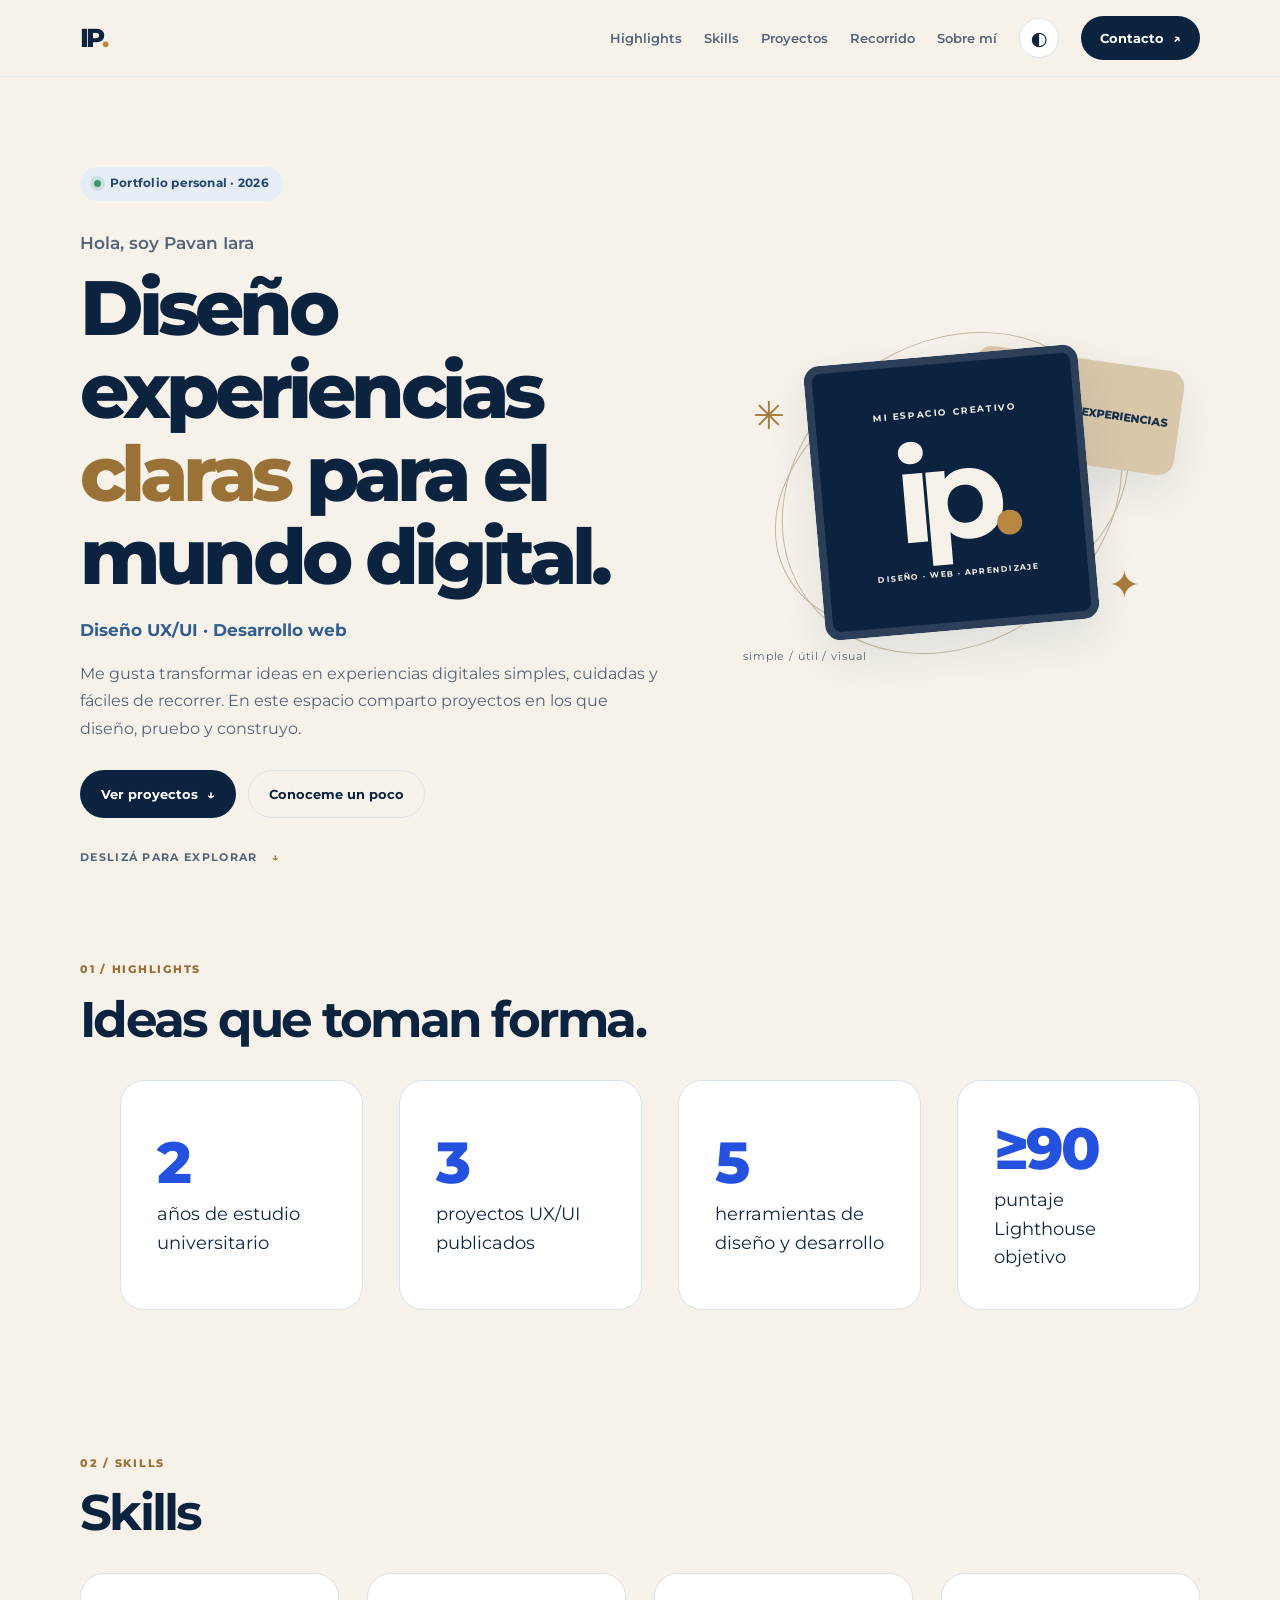
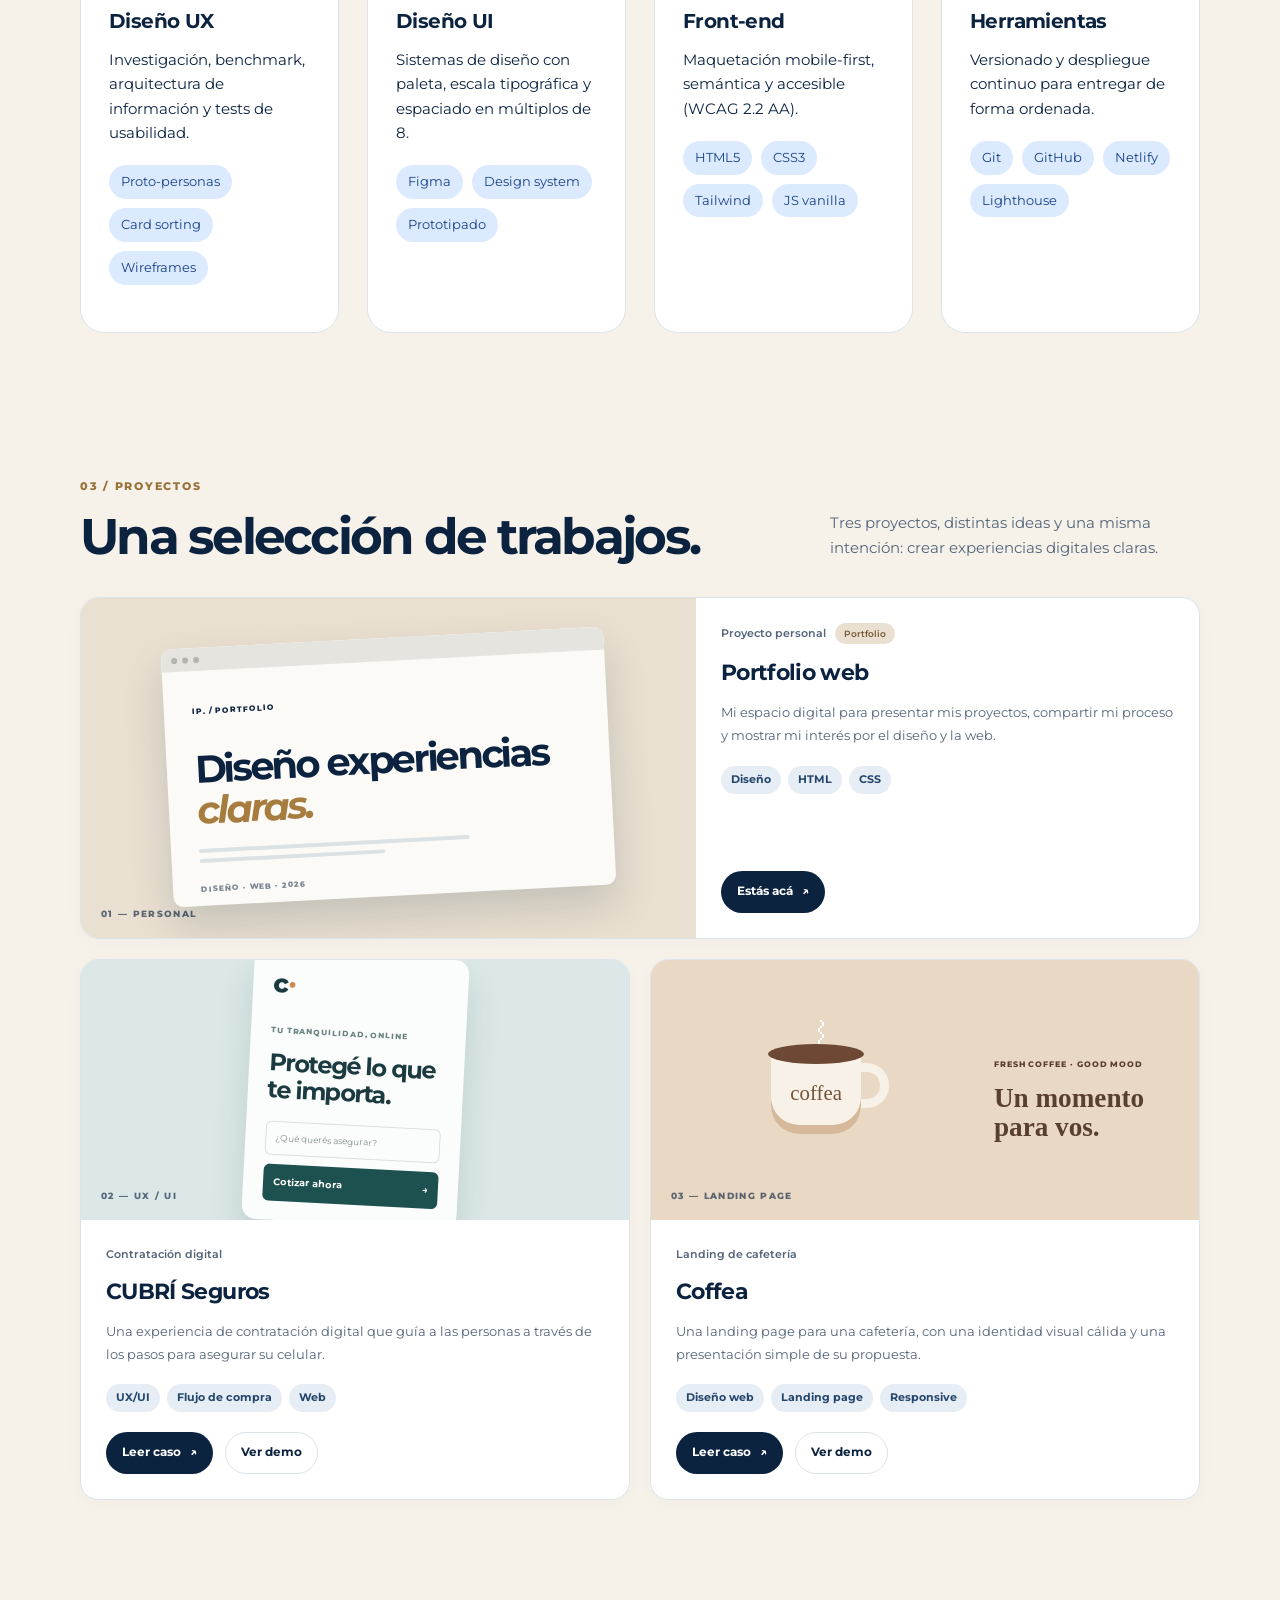
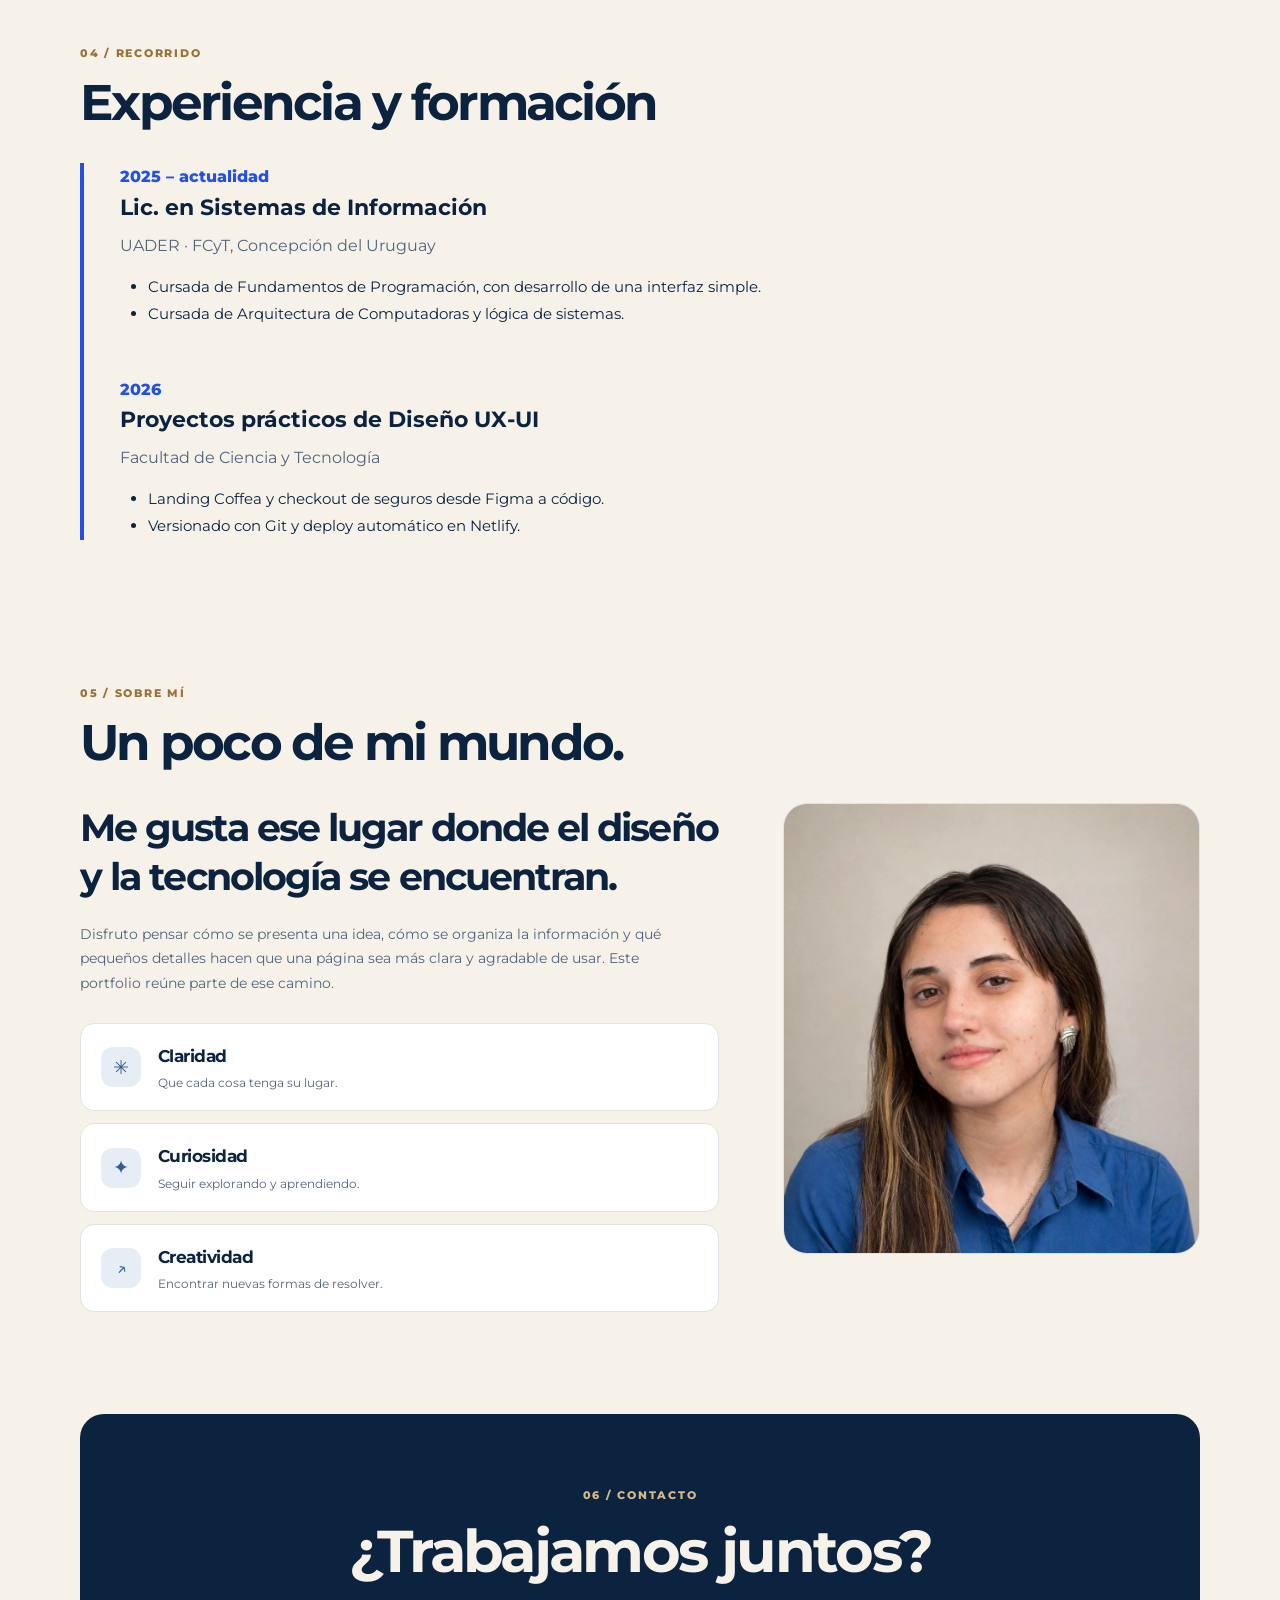
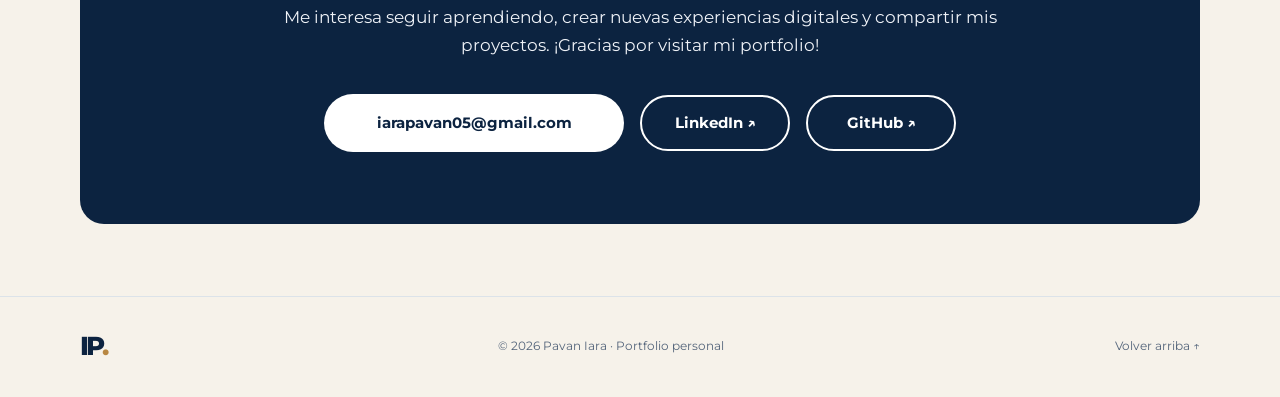
==== commit 3edafe74: "Actualice cosas sobre mi" ====
--- a/index.html
+++ b/index.html
@@ -112,7 +112,7 @@
 
     <section class="container section" id="about" aria-labelledby="about-title">
       <div class="section-heading"><p class="section-index">05 / SOBRE MÍ</p><h2 id="about-title">Un poco de mi mundo.</h2></div>
-      <div class="about-layout"><div class="about-copy"><div class="about-intro"><p class="about-big">Me interesa ese lugar donde el diseño y la tecnología se encuentran.</p><p>Disfruto pensar cómo se presenta una idea, cómo se organiza la información y qué pequeños detalles hacen que una página sea más clara y agradable de usar. Este portfolio reúne parte de ese camino.</p></div><div class="about-values"><article class="value-card"><span>✳</span><div><h3>Claridad</h3><p>Que cada cosa tenga su lugar.</p></div></article><article class="value-card"><span>✦</span><div><h3>Curiosidad</h3><p>Seguir explorando y aprendiendo.</p></div></article><article class="value-card"><span>↗</span><div><h3>Creatividad</h3><p>Encontrar nuevas formas de resolver.</p></div></article></div></div><div class="about-photo"><img src="foto-iara.webp" alt="Retrato de Pavan Iara"></div></div>
+      <div class="about-layout"><div class="about-copy"><div class="about-intro"><p class="about-big">Me gusta ese lugar donde el diseño y la tecnología se encuentran.</p><p>Disfruto pensar cómo se presenta una idea, cómo se organiza la información y qué pequeños detalles hacen que una página sea más clara y agradable de usar. Este portfolio reúne parte de ese camino.</p></div><div class="about-values"><article class="value-card"><span>✳</span><div><h3>Claridad</h3><p>Que cada cosa tenga su lugar.</p></div></article><article class="value-card"><span>✦</span><div><h3>Curiosidad</h3><p>Seguir explorando y aprendiendo.</p></div></article><article class="value-card"><span>↗</span><div><h3>Creatividad</h3><p>Encontrar nuevas formas de resolver.</p></div></article></div></div><div class="about-photo"><img src="foto-iara.webp" alt="Retrato de Pavan Iara"></div></div>
     </section>
 
     <section class="container section contact-section" id="contact" aria-labelledby="contact-title">
